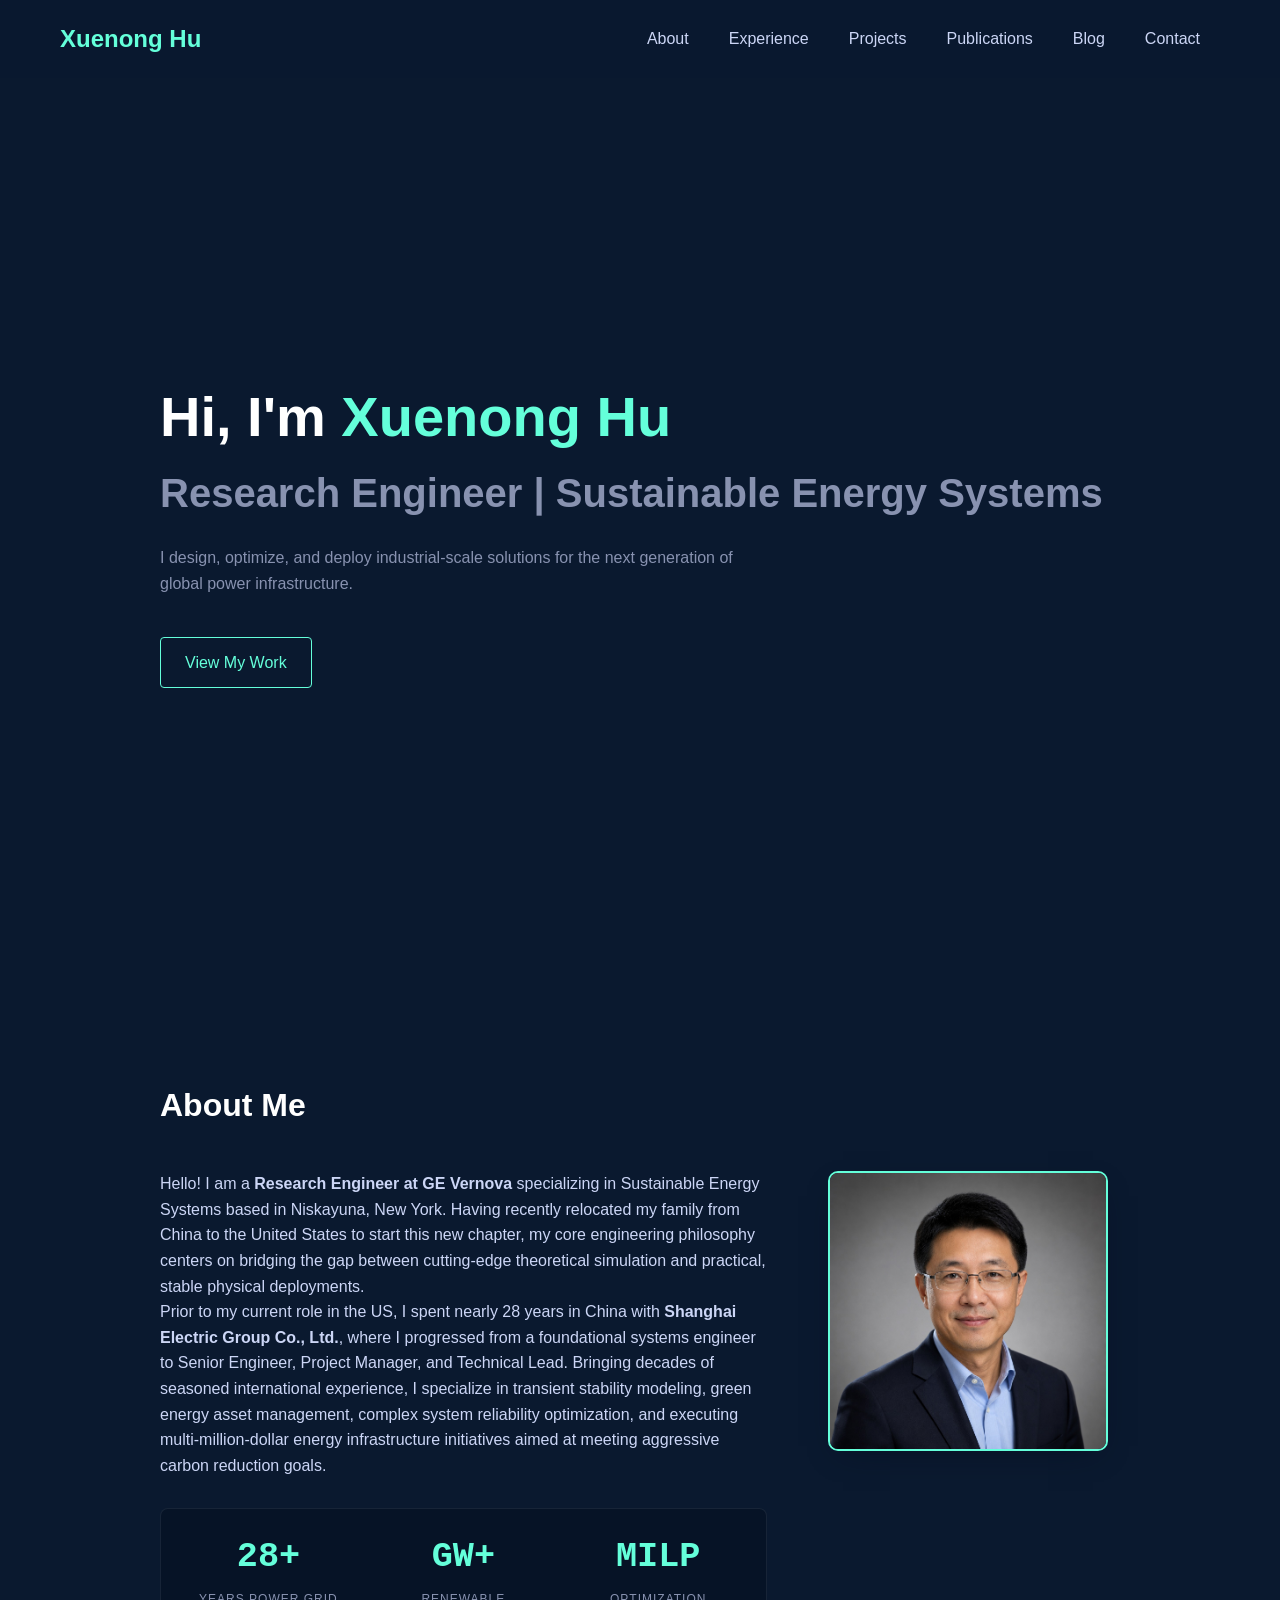
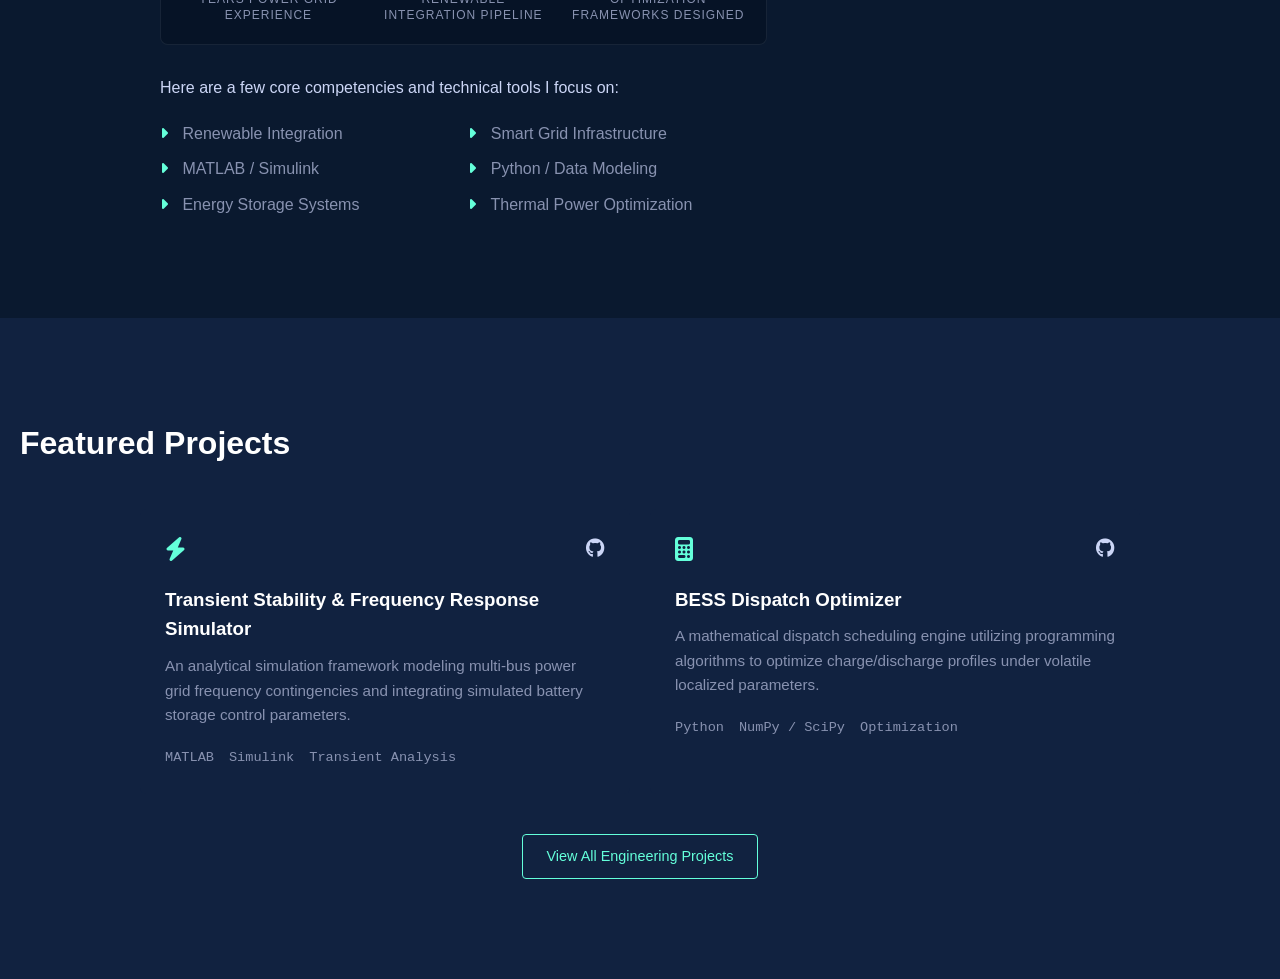
==== index.html @ 40512869 "Update index.html" ====
<!DOCTYPE html>
<html lang="en">
<head>
    <meta charset="UTF-8">
    <meta name="viewport" content="width=device-width, initial-scale=1.0">
    <title>Xuenong Hu | Engineering Portfolio</title>
    <link rel="stylesheet" href="style.css">
    <link rel="stylesheet" href="https://cdnjs.cloudflare.com/ajax/libs/font-awesome/6.4.0/css/all.min.css">

    <meta name="description" content="Professional engineering portfolio of Xuenong Hu, Research Engineer at GE Vernova. Specializing in Sustainable Energy Systems, smart grids, and utility-scale power infrastructure design.">
    <meta name="keywords" content="Xuenong Hu, GE Vernova, Shanghai Electric, Research Engineer, Power Systems Engineering, Sustainable Energy, Smart Grid, Tsinghua University Portfolio">
    <meta name="author" content="Xuenong Hu">

    <meta property="og:type" content="website">
    <meta property="og:url" content="https://xuenonghu.github.io/index.html">
    <meta property="og:title" content="Xuenong Hu | Sustainable Energy Research Engineer">
    <meta property="og:description" content="Designing, optimizing, and deploying industrial-scale solutions for the next generation of global power infrastructure.">
    <meta property="og:image" content="https://xuenonghu.github.io/headshot.jpg">

    <script type="application/ld+json">
    {
      "@context": "https://schema.org",
      "@type": "Person",
      "name": "Xuenong Hu",
      "jobTitle": "Research Engineer",
      "worksFor": {
        "@type": "Organization",
        "name": "GE Vernova"
      },
      "alumniOf": {
        "@type": "Organization",
        "name": "Tsinghua University"
      },
      "address": {
        "@type": "PostalAddress",
        "addressLocality": "Niskayuna",
        "addressRegion": "NY",
        "addressCountry": "US"
      },
      "url": "https://xuenonghu.github.io/index.html",
      "sameAs": [
        "https://www.linkedin.com/in/xuenong-hu-925019416",
        "https://github.com/xuenonghu",
        "https://x.com/XuenongHu",
        "https://www.instagram.com/xuenong.hu/",
        "https://www.facebook.com/profile.php?id=61590784588778"
      ],
      "knowsAbout": ["Sustainable Energy Systems", "Smart Grid Infrastructure", "Power Systems Engineering", "Transient Stability Modeling", "Renewable Integration"]
    }
    </script>

    <style>
        /* Structural layout corrections to prevent Navbar overlapping hero elements */
        main {
            padding-top: 80px;
        }
        @media (max-width: 768px) {
            main {
                padding-top: 60px;
            }
            .hero {
                height: auto !important;
                padding: 100px 20px !important;
            }
        }
    </style>
</head>
<body>

    <nav class="navbar">
        <div class="nav-container">
            <a href="#" class="nav-logo">Xuenong Hu</a>
            <ul class="nav-menu" id="nav-menu">
                <li><a href="#about" class="nav-link">About</a></li>
                <li><a href="experience.html" class="nav-link">Experience</a></li>
                <li><a href="projects.html" class="nav-link">Projects</a></li>
                <li><a href="publications.html" class="nav-link">Publications</a></li>
                <li><a href="blog.html" class="nav-link">Blog</a></li>
                <li><a href="#contact" class="nav-link">Contact</a></li>
            </ul>
            <button class="hamburger" id="hamburger" aria-label="Toggle navigation menu">
                <i class="fas fa-bars"></i>
            </button>
        </div>
    </nav>

    <main>
        <header class="hero">
            <div class="hero-content">
                <h1>Hi, I'm <span class="highlight">Xuenong Hu</span></h1>
                <h2>Research Engineer | Sustainable Energy Systems</h2>
                <p>I design, optimize, and deploy industrial-scale solutions for the next generation of global power infrastructure.</p>
                <a href="projects.html" class="btn">View My Work</a>
            </div>
        </header>

        <section id="about" class="section">
            <h2 class="section-title">About Me</h2>
            <div class="about-container">
                <div class="about-text">
                    <p>Hello! I am a <strong>Research Engineer at GE Vernova</strong> specializing in Sustainable Energy Systems based in Niskayuna, New York. Having recently relocated my family from China to the United States to start this new chapter, my core engineering philosophy centers on bridging the gap between cutting-edge theoretical simulation and practical, stable physical deployments.</p>
                    
                    <p>Prior to my current role in the US, I spent nearly 28 years in China with <strong>Shanghai Electric Group Co., Ltd.</strong>, where I progressed from a foundational systems engineer to Senior Engineer, Project Manager, and Technical Lead. Bringing decades of seasoned international experience, I specialize in transient stability modeling, green energy asset management, complex system reliability optimization, and executing multi-million-dollar energy infrastructure initiatives aimed at meeting aggressive carbon reduction goals.</p>
                    
                    <div class="metrics-dashboard">
                        <div class="metric-item">
                            <span class="metric-number">28+</span>
                            <span class="metric-label">Years Power Grid Experience</span>
                        </div>
                        <div class="metric-item">
                            <span class="metric-number">GW+</span>
                            <span class="metric-label">Renewable Integration Pipeline</span>
                        </div>
                        <div class="metric-item">
                            <span class="metric-number">MILP</span>
                            <span class="metric-label">Optimization Frameworks Designed</span>
                        </div>
                    </div>

                    <p>Here are a few core competencies and technical tools I focus on:</p>
                    <ul class="skills-list">
                        <li><i class="fas fa-caret-right class-accent-icon"></i> Renewable Integration</li>
                        <li><i class="fas fa-caret-right class-accent-icon"></i> Smart Grid Infrastructure</li>
                        <li><i class="fas fa-caret-right class-accent-icon"></i> MATLAB / Simulink</li>
                        <li><i class="fas fa-caret-right class-accent-icon"></i> Python / Data Modeling</li>
                        <li><i class="fas fa-caret-right class-accent-icon"></i> Energy Storage Systems</li>
                        <li><i class="fas fa-caret-right class-accent-icon"></i> Thermal Power Optimization</li>
                    </ul>
                </div>

                <div class="about-image">
                    <img src="headshot.jpg" alt="Xuenong Hu Professional Headshot" loading="lazy">
                </div>
            </div>
        </section>

        <section id="projects" class="section bg-light">
            <h2 class="section-title">Featured Projects</h2>
            <div class="projects-grid">
                
                <div class="project-card">
                    <div class="project-content">
                        <div class="project-icons">
                            <i class="fas fa-bolt project-type-icon"></i>
                            <div class="external-links">
                                <a href="https://github.com/xuenonghu" target="_blank" rel="noopener me" aria-label="GitHub Repository"><i class="fa-brands fa-github"></i></a>
                            </div>
                        </div>
                        <h3>Transient Stability & Frequency Response Simulator</h3>
                        <p class="project-description">An analytical simulation framework modeling multi-bus power grid frequency contingencies and integrating simulated battery storage control parameters.</p>
                        <ul class="project-tech">
                            <li>MATLAB</li>
                            <li>Simulink</li>
                            <li>Transient Analysis</li>
                        </ul>
                    </div>
                </div>

                <div class="project-card">
                    <div class="project-content">
                        <div class="project-icons">
                            <i class="fas fa-calculator project-type-icon"></i>
                            <div class="external-links">
                                <a href="https://github.com/xuenonghu" target="_blank" rel="noopener me" aria-label="GitHub Repository"><i class="fa-brands fa-github"></i></a>
                            </div>
                        </div>
                        <h3>BESS Dispatch Optimizer</h3>
                        <p class="project-description">A mathematical dispatch scheduling engine utilizing programming algorithms to optimize charge/discharge profiles under volatile localized parameters.</p>
                        <ul class="project-tech">
                            <li>Python</li>
                            <li>NumPy / SciPy</li>
                            <li>Optimization</li>
                        </ul>
                    </div>
                </div>

            </div>
            
            <div class="section-action-wrapper">
                <a href="projects.html" class="btn btn-sm">View All Engineering Projects</a>
            </div>
        </section>
---- style.css ----
/* Global Reset & Variables */
:root {
    --bg-color: #0a192f;
    --bg-light: #112240;
    --text-main: #ccd6f6;
    --text-muted: #8892b0;
    --accent: #64ffda;
    --white: #ffffff;
}

* {
    margin: 0;
    padding: 0;
    box-sizing: border-box;
    scroll-behavior: smooth;
}

body {
    font-family: 'Segoe UI', Tahoma, Geneva, Verdana, sans-serif;
    background-color: var(--bg-color);
    color: var(--text-main);
    line-height: 1.6;
}

/* Navigation */
.navbar {
    position: fixed;
    top: 0;
    width: 100%;
    background-color: rgba(10, 25, 47, 0.85);
    backdrop-filter: blur(10px);
    z-index: 1000;
}

.nav-container {
    display: flex;
    justify-content: space-between;
    align-items: center;
    max-width: 1200px;
    margin: 0 auto;
    padding: 20px;
}

.nav-logo {
    color: var(--accent);
    font-weight: bold;
    font-size: 1.5rem;
    text-decoration: none;
}

.nav-menu {
    display: flex;
    list-style: none;
}

.nav-link {
    color: var(--text-main);
    text-decoration: none;
    padding: 0 20px;
    transition: color 0.3s;
}

.nav-link:hover, .nav-link.active {
    color: var(--accent);
}

.hamburger {
    display: none;
    cursor: pointer;
    font-size: 1.5rem;
    color: var(--accent);
}

/* Hero Section */
.hero {
    height: 100vh;
    display: flex;
    align-items: center;
    max-width: 1000px;
    margin: 0 auto;
    padding: 0 20px;
}

.hero-content h1 {
    font-size: 3.5rem;
    color: var(--white);
}

.hero-content h2 {
    font-size: 2.5rem;
    color: var(--text-muted);
    margin-bottom: 20px;
}

.hero-content p {
    max-width: 600px;
    margin-bottom: 40px;
    color: var(--text-muted);
}

.highlight {
    color: var(--accent);
}

.btn {
    display: inline-block;
    padding: 12px 24px;
    border: 1px solid var(--accent);
    color: var(--accent);
    text-decoration: none;
    border-radius: 4px;
    transition: all 0.3s ease;
}

.btn:hover {
    background-color: rgba(100, 255, 218, 0.1);
}

/* Sections General */
.section {
    padding: 100px 20px;
    max-width: 1000px;
    margin: 0 auto;
}

.bg-light {
    max-width: 100%;
    background-color: var(--bg-light);
}

.section-title {
    font-size: 2rem;
    color: var(--white);
    margin-bottom: 40px;
    position: relative;
}

/* Skills list */
.skills-list {
    display: grid;
    grid-template-columns: repeat(auto-fit, minmax(200px, 1fr));
    list-style: none;
    margin-top: 20px;
    gap: 10px;
}

.skills-list li {
    color: var(--text-muted);
}

.skills-list i {
    color: var(--accent);
    margin-right: 10px;
}

/* Projects Grid */
.projects-grid {
    display: grid;
    grid-template-columns: repeat(auto-fit, minmax(300px, 1fr));
    gap: 20px;
    max-width: 1000px;
    margin: 0 auto;
}

.project-card {
    background-color: var(--bg-light);
    border-radius: 6px;
    padding: 25px;
    transition: transform 0.3s, opacity 0.3s ease;
}

.project-card:hover {
    transform: translateY(-5px);
}

.project-icons {
    display: flex;
    justify-content: space-between;
    align-items: center;
    margin-bottom: 20px;
}

.folder-icon {
    font-size: 2rem;
    color: var(--accent);
}

.external-links a {
    color: var(--text-main);
    font-size: 1.2rem;
    margin-left: 15px;
    text-decoration: none;
}

.external-links a:hover {
    color: var(--accent);
}

.project-content h3 {
    color: var(--white);
    margin-bottom: 10px;
}

.project-content p {
    color: var(--text-muted);
    font-size: 0.95rem;
    margin-bottom: 20px;
}

.project-tech {
    display: flex;
    flex-wrap: wrap;
    list-style: none;
    gap: 15px;
    font-family: monospace;
    font-size: 0.85rem;
    color: var(--text-muted);
}

/* Contact & Footer */
.contact-section {
    text-align: center;
}

.contact-section p {
    max-width: 500px;
    margin: 0 auto 30px auto;
    color: var(--text-muted);
}

.social-links {
    margin-top: 40px;
}

.social-links a {
    color: var(--text-main);
    font-size: 1.8rem;
    margin: 0 15px;
    transition: color 0.3s;
}

.social-links a:hover {
    color: var(--accent);
}

footer {
    text-align: center;
    padding: 20px;
    font-size: 0.9rem;
    color: var(--text-muted);
}

/* Mobile Responsive */
@media (max-width: 768px) {
    .nav-menu {
        display: none;
        flex-direction: column;
        position: absolute;
        top: 70px;
        left: 0;
        width: 100%;
        background-color: var(--bg-light);
        text-align: center;
        padding: 20px 0;
    }
    
    .nav-menu.active {
        display: flex;
    }
    
    .nav-menu li {
        margin: 15px 0;
    }
    
    .hamburger {
        display: block;
    }
    
    .hero-content h1 { font-size: 2.5rem; }
    .hero-content h2 { font-size: 1.8rem; }
    
    .about-container {
        flex-direction: column-reverse;
    }
    
    .about-image {
        margin-bottom: 30px;
        width: 100%;
    }
}

/* ==========================================================================
   Advanced Content Extensions (Interactive Architecture & Formatting Additions)
   ========================================================================== */

/* About Section Layout */
.about-container {
    display: flex; 
    gap: 50px; 
    align-items: flex-start; 
    flex-wrap: wrap;
}

.about-text {
    flex: 2; 
    min-width: 300px;
}

.about-image {
    flex: 1; 
    min-width: 250px; 
    display: flex; 
    justify-content: center;
}

.about-image img {
    width: 100%; 
    max-width: 280px; 
    height: auto; 
    object-fit: cover; 
    border-radius: 10px; 
    border: 2px solid var(--accent); 
    box-shadow: 0 10px 30px -15px rgba(2,12,27,0.7);
    transition: transform 0.3s cubic-bezier(0.645, 0.045, 0.355, 1);
}

.about-image img:hover {
    transform: translateY(-5px);
}

.class-accent-icon {
    color: var(--accent); 
    margin-right: 8px;
}

.section-action-wrapper {
    text-align: center; 
    margin-top: 40px;
}

.btn-sm {
    padding: 10px 24px; 
    font-size: 0.9rem;
}

/* Operational Metrics Dashboard */
.metrics-dashboard {
    display: grid;
    grid-template-columns: repeat(auto-fit, minmax(160px, 1fr));
    gap: 20px;
    margin: 30px 0;
    background: rgba(2, 12, 27, 0.4);
    padding: 20px;
    border-radius: 8px;
    border: 1px solid rgba(230, 241, 255, 0.08);
}

.metric-item {
    display: flex;
    flex-direction: column;
    text-align: center;
}

.metric-number {
    font-size: 2.2rem;
    font-weight: bold;
    color: var(--accent);
    font-family: monospace;
    margin-bottom: 5px;
}

.metric-label {
    font-size: 0.75rem;
    color: var(--text-muted);
    text-transform: uppercase;
    letter-spacing: 1px;
    line-height: 1.4;
}

/* Experience Layouts */
.subpage-main {
    margin-top: 100px;
}

.timeline-container, .education-container {
    max-width: 800px; 
    margin-bottom: 60px;
}

.timeline-block {
    margin-bottom: 40px; 
    border-left: 2px solid var(--accent); 
    padding-left: 20px;
    transition: transform 0.25s ease;
}

.timeline-block:hover {
    transform: translateX(4px);
}

.timeline-block h3 {
    color: var(--white);
    font-size: 1.25rem;
}

.timeline-block h4 {
    color: var(--accent); 
    margin-bottom: 10px;
    font-size: 1.05rem;
}

.location-tag {
    color: var(--text-muted); 
    font-weight: normal;
    font-size: 0.9rem;
}

.timeline-date {
    font-family: monospace; 
    font-size: 0.9rem; 
    margin-bottom: 10px;
    color: var(--text-muted);
}

.timeline-details {
    color: var(--text-muted); 
    padding-left: 20px; 
    line-height: 1.8;
}

.education-block {
    margin-bottom: 30px; 
    border-left: 2px solid var(--text-muted); 
    padding-left: 20px;
}

.education-block h3 {
    color: var(--white);
}

.education-block h4 {
    color: var(--text-muted); 
    margin-bottom: 5px;
}

.weight-normal {
    font-weight: normal;
}

/* Projects Categorization Controls & Technical Explainer Flowcharts */
.projects-header-wrapper {
    margin-bottom: 30px;
}

.projects-lead-text {
    color: var(--text-muted); 
    margin-bottom: 40px; 
    max-width: 600px;
    line-height: 1.6;
}

.filter-container {
    display: flex;
    gap: 12px;
    flex-wrap: wrap;
    margin-bottom: 40px;
}

.filter-btn {
    background: transparent;
    color: var(--accent);
    border: 1px solid var(--accent);
    padding: 10px 20px;
    font-family: monospace;
    font-size: 0.85rem;
    border-radius: 4px;
    cursor: pointer;
    transition: all 0.25s ease;
}

.filter-btn:hover, .filter-btn.active {
    background: rgba(100, 255, 218, 0.1);
    box-shadow: 0 4px 12px rgba(100, 255, 218, 0.05);
}

.project-type-icon {
    font-size: 1.5rem;
    color: var(--accent);
}

.tech-insight-box {
    background: rgba(2, 12, 27, 0.5);
    border-radius: 6px;
    padding: 15px;
    margin: 20px 0;
    border-left: 3px solid var(--accent);
}

.tech-insight-box h5 {
    font-family: monospace;
    color: var(--white);
    margin: 0 0 10px 0;
    font-size: 0.9rem;
}

.architecture-flow {
    display: flex;
    align-items: center;
    gap: 8px;
    flex-wrap: wrap;
    font-size: 0.75rem;
    font-family: monospace;
    color: var(--text-muted);
}

.flow-step {
    background: rgba(230, 241, 255, 0.05);
    padding: 4px 8px;
    border-radius: 4px;
    border: 1px solid rgba(230, 241, 255, 0.1);
}

.flow-step.highlight-step {
    border-color: var(--accent);
    color: var(--white);
}

.flow-arrow {
    color: var(--accent);
}

.mathematical-note {
    font-size: 0.8rem;
    font-style: italic;
    color: var(--text-muted);
    margin: 0;
}

.target-card {
    background-color: var(--bg-light);
}
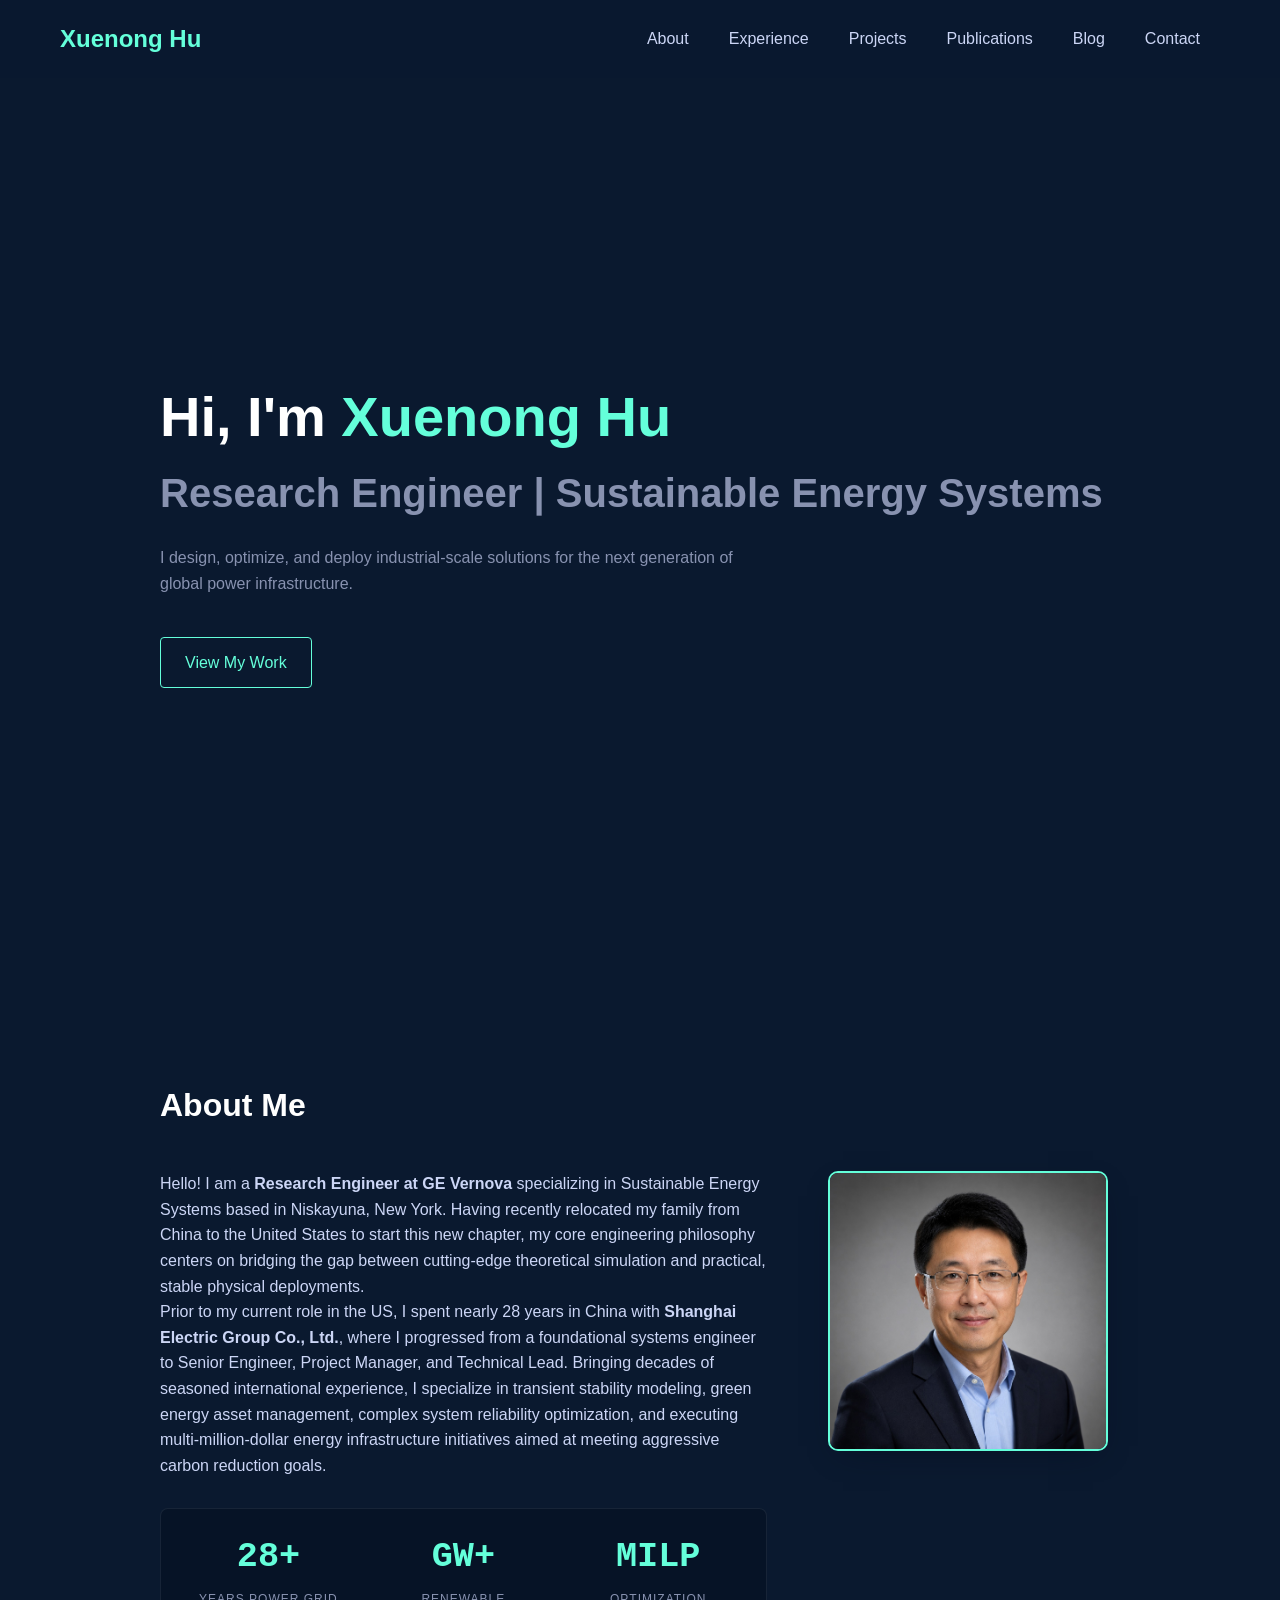
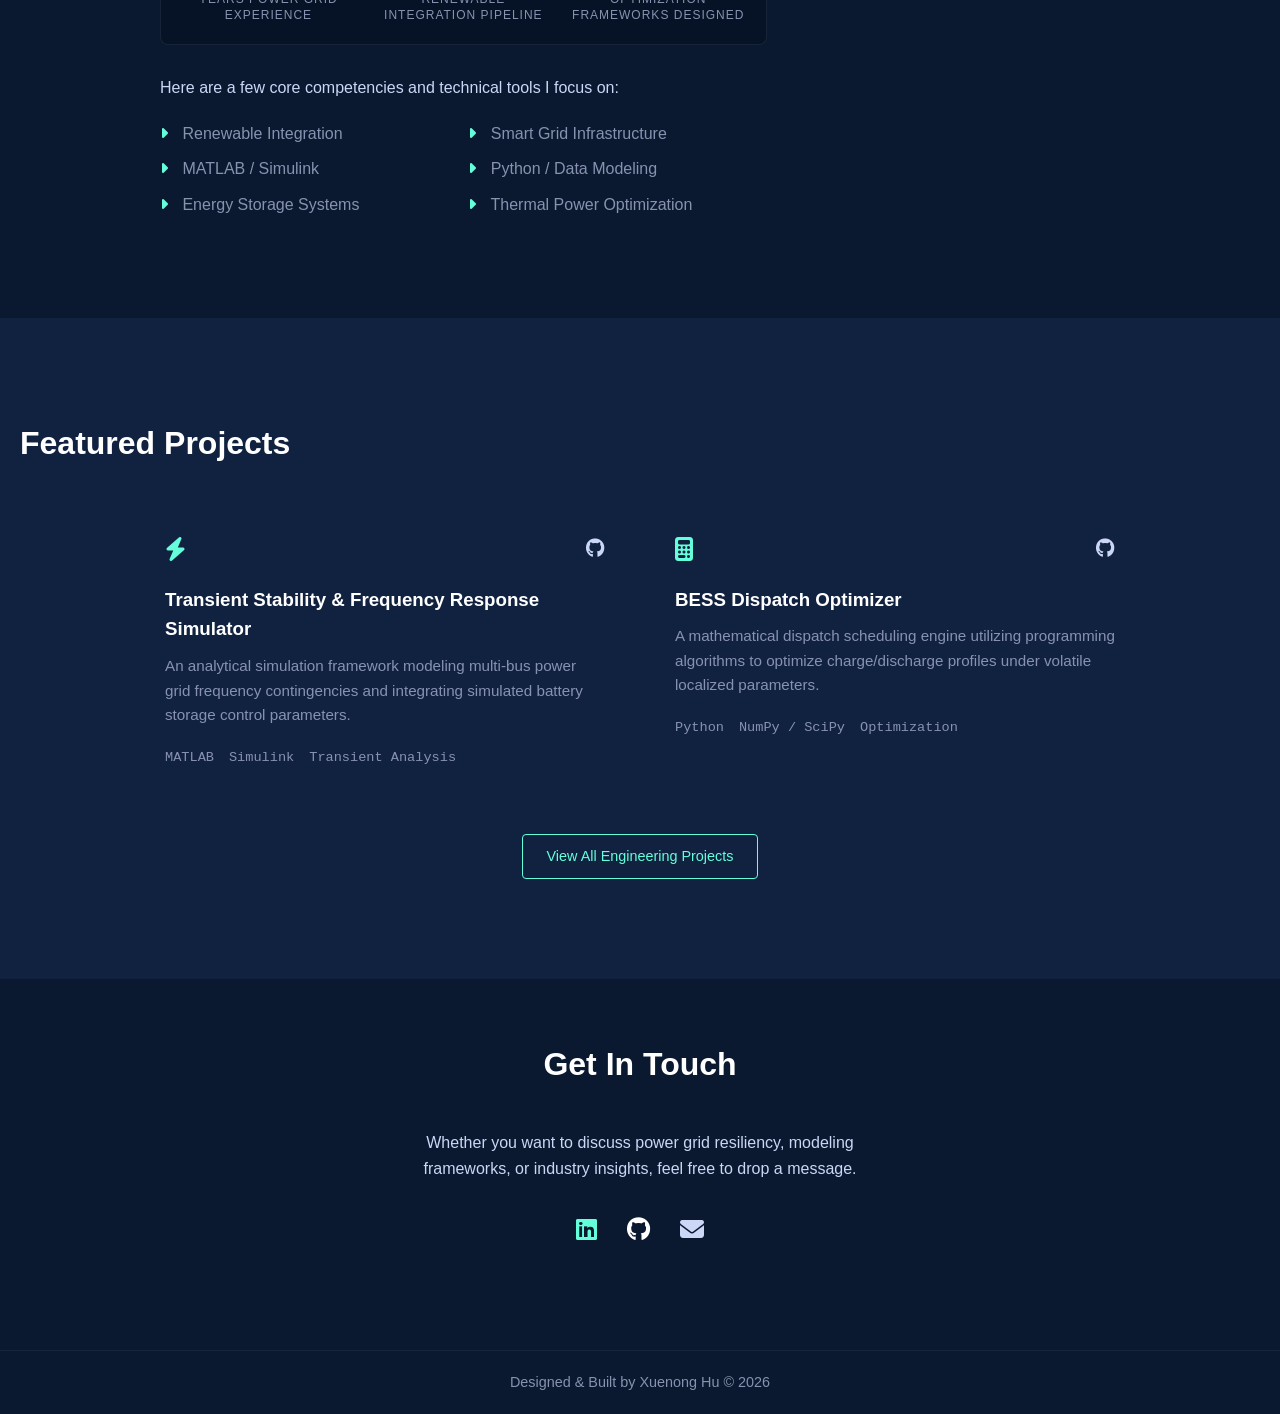
==== commit 1d366670: "Update index.html" ====
--- a/index.html
+++ b/index.html
@@ -176,7 +176,28 @@
 
             </div>
             
-            <div class="section-action-wrapper">
+            <div class="section-action-wrapper" style="text-align: center; margin-top: 40px;">
                 <a href="projects.html" class="btn btn-sm">View All Engineering Projects</a>
             </div>
         </section>
+
+        <!-- Dynamic Contact Anchor Block -->
+        <section id="contact" class="section" style="padding: 60px 20px; text-align: center;">
+            <h2 class="section-title">Get In Touch</h2>
+            <p style="max-width: 500px; margin: 0 auto 30px auto; color: var(--light-slate);">
+                Whether you want to discuss power grid resiliency, modeling frameworks, or industry insights, feel free to drop a message.
+            </p>
+            <div style="display: flex; justify-content: center; gap: 30px; font-size: 1.5rem;">
+                <a href="https://www.linkedin.com/in/xuenong-hu-925019416" target="_blank" rel="noopener me" style="color: var(--accent);"><i class="fab fa-linkedin"></i></a>
+                <a href="https://github.com/xuenonghu" target="_blank" rel="noopener me" style="color: var(--white);"><i class="fab fa-github"></i></a>
+                <a href="mailto:your-email@example.com" style="color: var(--light-slate);"><i class="fas fa-envelope"></i></a>
+            </div>
+        </section>
+    </main>
+
+    <footer style="padding: 20px 0; text-align: center; border-top: 1px solid rgba(255,255,255,0.05); margin-top: 40px;">
+        <p>Designed & Built by Xuenong Hu &copy; 2026</p>
+    </footer>
+
+</body>
+</html>
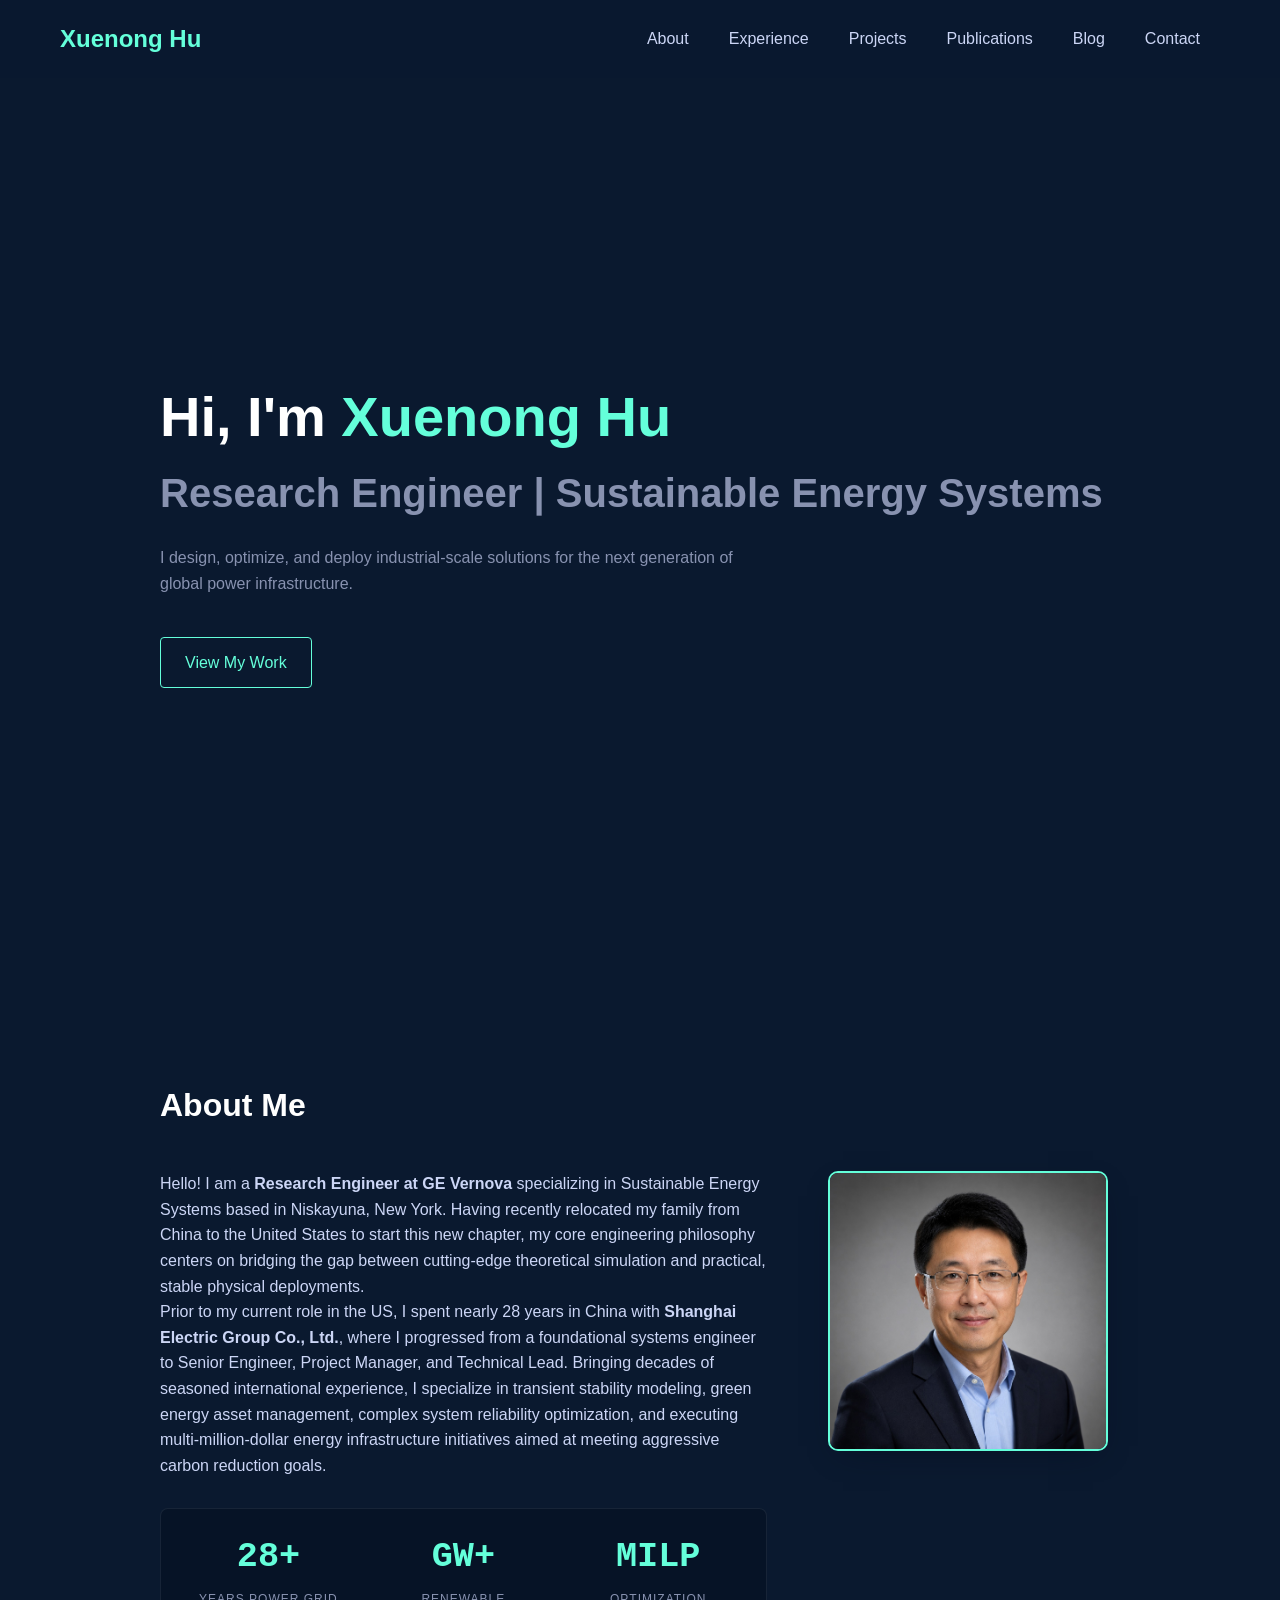
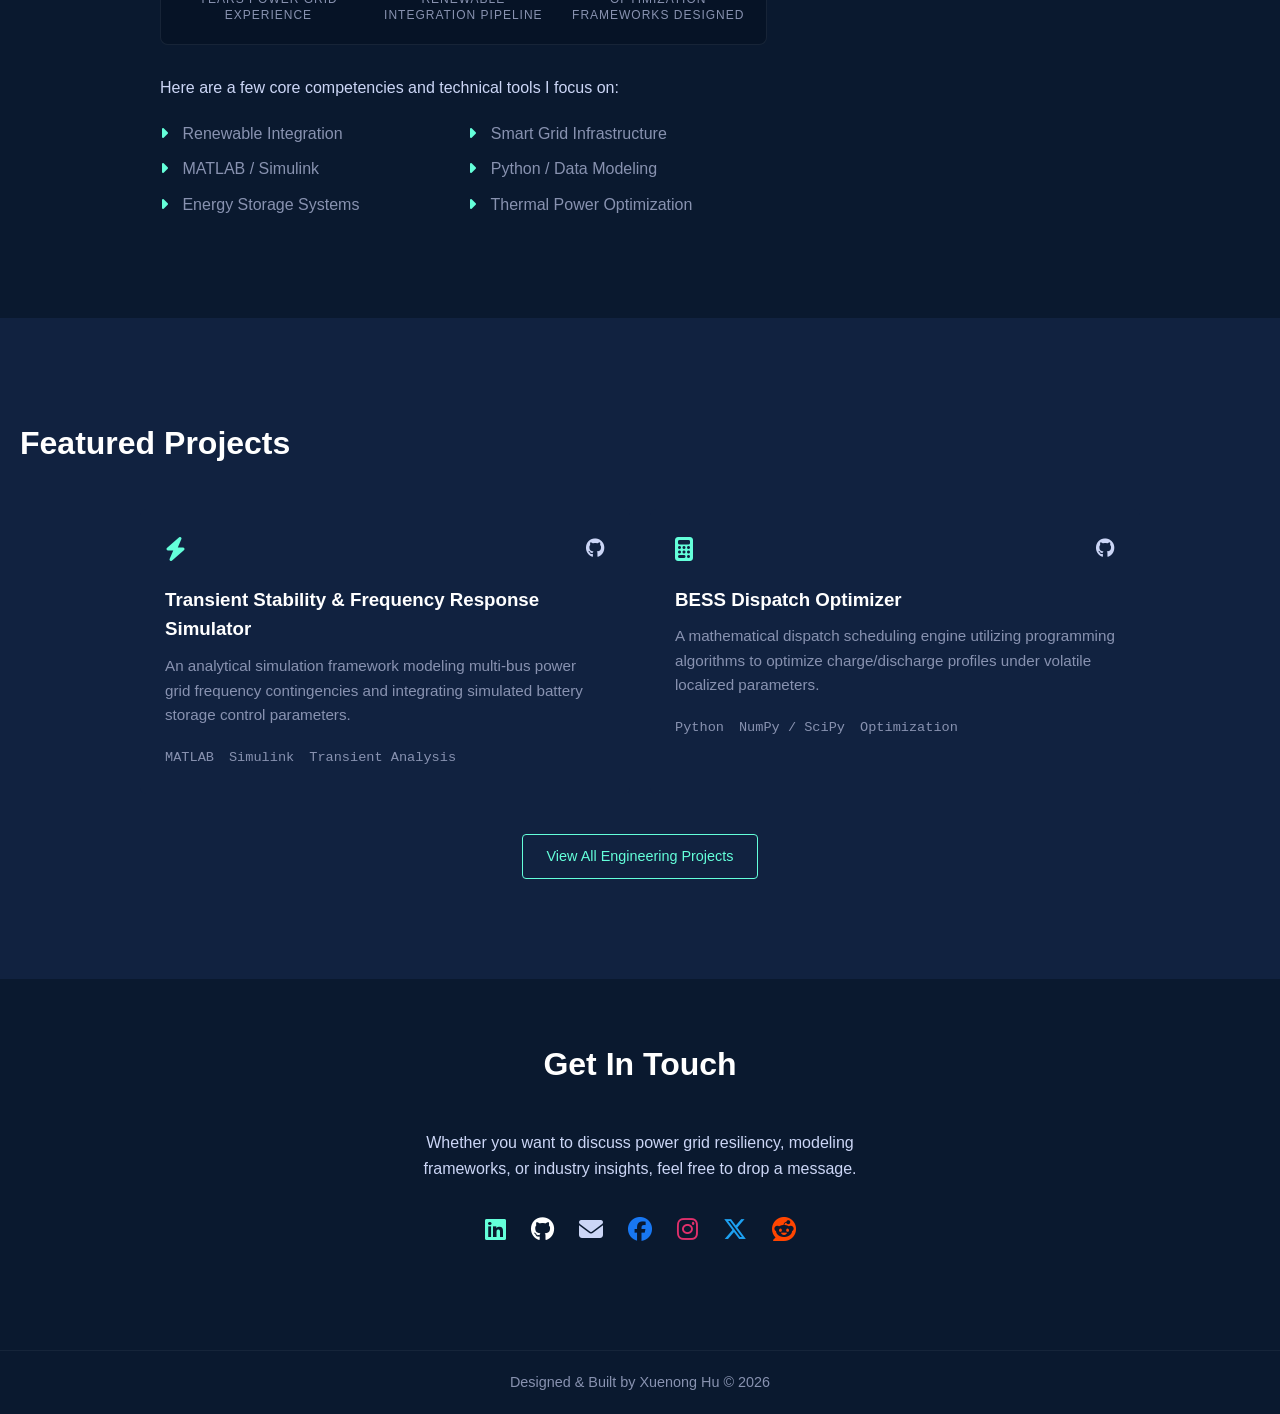
==== commit 9992f058: "Update index.html" ====
--- a/index.html
+++ b/index.html
@@ -6,6 +6,8 @@
     <title>Xuenong Hu | Engineering Portfolio</title>
     <link rel="stylesheet" href="style.css">
     <link rel="stylesheet" href="https://cdnjs.cloudflare.com/ajax/libs/font-awesome/6.4.0/css/all.min.css">
+
+    <link rel="help" type="text/markdown" href="/llms.txt">
 
     <meta name="description" content="Professional engineering portfolio of Xuenong Hu, Research Engineer at GE Vernova. Specializing in Sustainable Energy Systems, smart grids, and utility-scale power infrastructure design.">
     <meta name="keywords" content="Xuenong Hu, GE Vernova, Shanghai Electric, Research Engineer, Power Systems Engineering, Sustainable Energy, Smart Grid, Tsinghua University Portfolio">
@@ -181,16 +183,20 @@
             </div>
         </section>
 
-        <!-- Dynamic Contact Anchor Block -->
-        <section id="contact" class="section" style="padding: 60px 20px; text-align: center;">
+      <section id="contact" class="section" style="padding: 60px 20px; text-align: center;">
             <h2 class="section-title">Get In Touch</h2>
             <p style="max-width: 500px; margin: 0 auto 30px auto; color: var(--light-slate);">
                 Whether you want to discuss power grid resiliency, modeling frameworks, or industry insights, feel free to drop a message.
             </p>
-            <div style="display: flex; justify-content: center; gap: 30px; font-size: 1.5rem;">
-                <a href="https://www.linkedin.com/in/xuenong-hu-925019416" target="_blank" rel="noopener me" style="color: var(--accent);"><i class="fab fa-linkedin"></i></a>
-                <a href="https://github.com/xuenonghu" target="_blank" rel="noopener me" style="color: var(--white);"><i class="fab fa-github"></i></a>
-                <a href="mailto:your-email@example.com" style="color: var(--light-slate);"><i class="fas fa-envelope"></i></a>
+            <div style="display: flex; justify-content: center; align-items: center; gap: 25px; font-size: 1.5rem; flex-wrap: wrap;">
+                <a href="https://www.linkedin.com/in/xuenong-hu-925019416" target="_blank" rel="noopener me" style="color: var(--accent);" title="LinkedIn"><i class="fab fa-linkedin"></i></a>
+                <a href="https://github.com/xuenonghu" target="_blank" rel="noopener me" style="color: var(--white);" title="GitHub"><i class="fab fa-github"></i></a>
+                <a href="mailto:yXuenong.Hu@outlook.com" style="color: var(--light-slate);" title="Email"><i class="fas fa-envelope"></i></a>
+                
+                <a href="https://www.facebook.com/XuenongHu" target="_blank" rel="noopener me" style="color: #1877F2;" title="Facebook"><i class="fab fa-facebook"></i></a>
+                <a href="https://www.instagram.com/Xuenong.Hu" target="_blank" rel="noopener me" style="color: #E1306C;" title="Instagram"><i class="fab fa-instagram"></i></a>
+                <a href="https://x.com/XuenongHu" target="_blank" rel="noopener me" style="color: #1DA1F2;" title="X (Twitter)"><i class="fab fa-x-twitter"></i></a>
+                <a href="https://www.reddit.com/user/Eco_Engineer_76" target="_blank" rel="noopener me" style="color: #FF4500;" title="Reddit"><i class="fab fa-reddit"></i></a>
             </div>
         </section>
     </main>
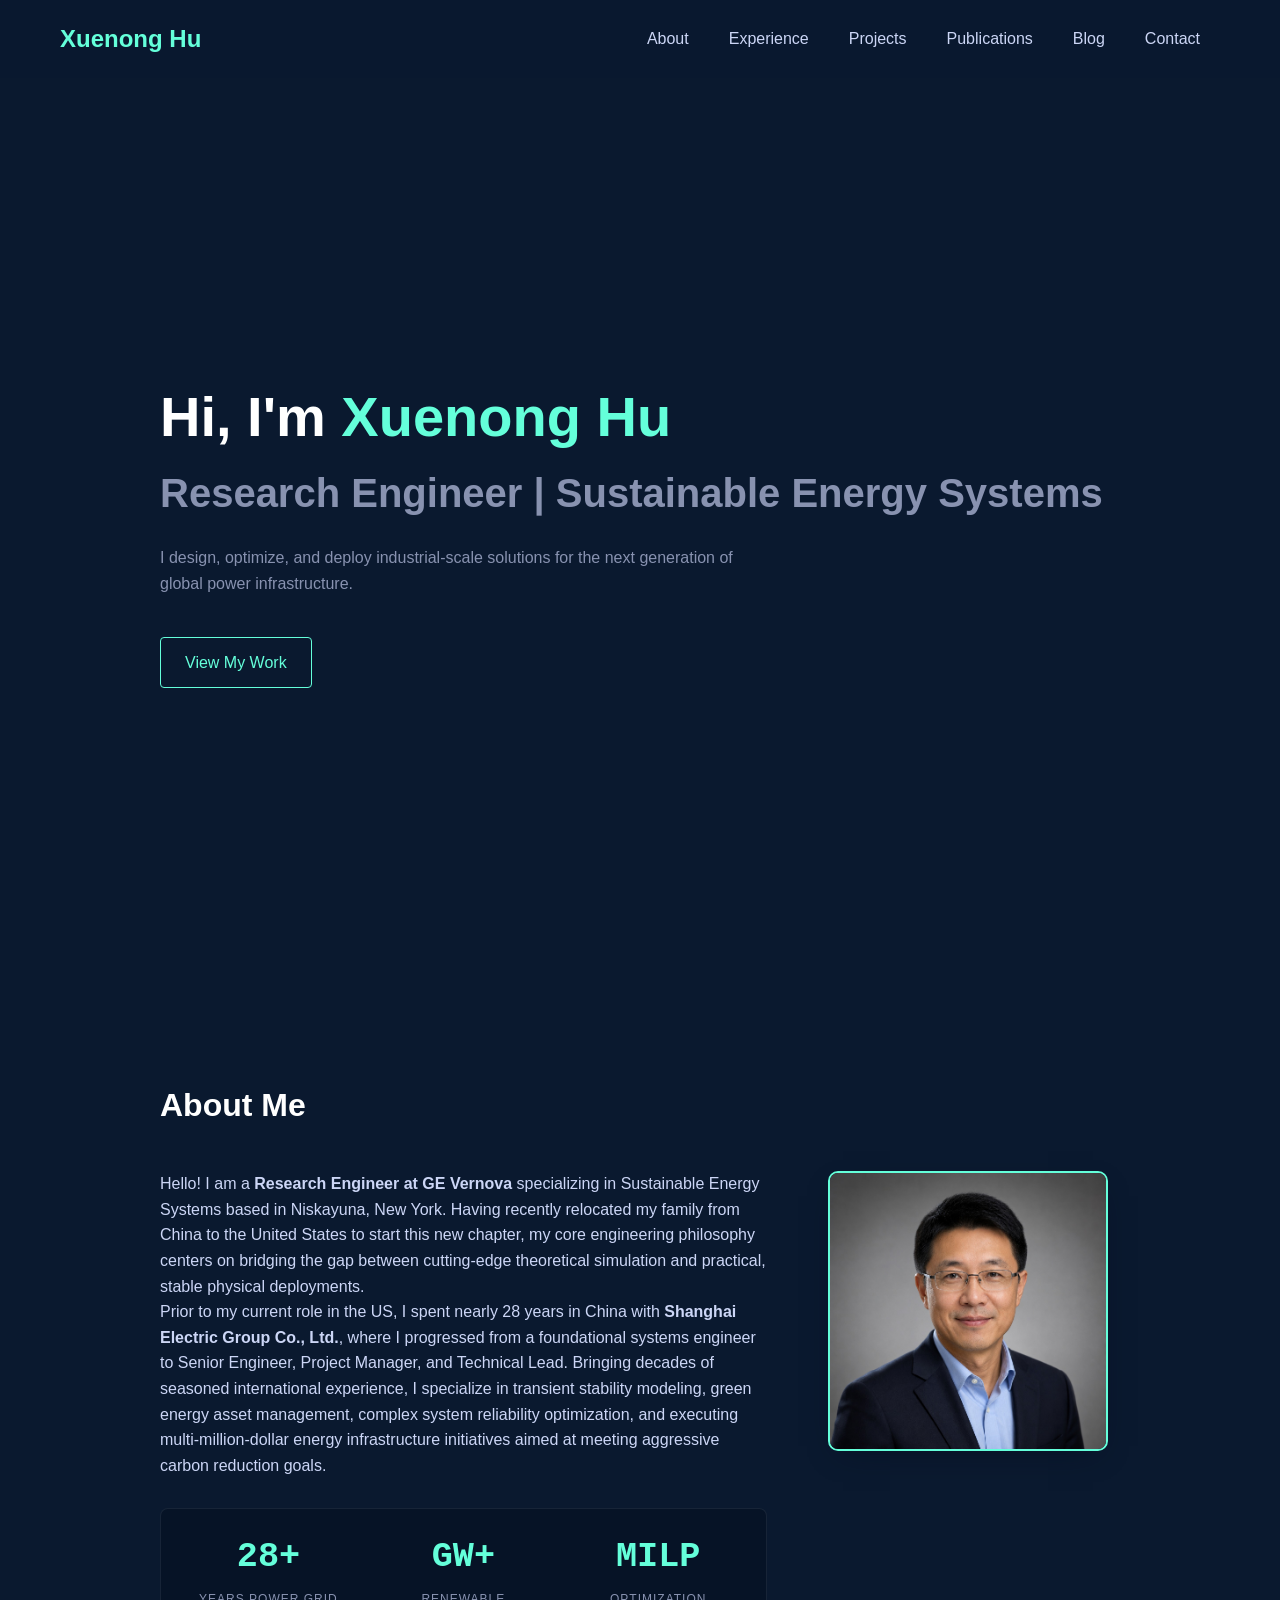
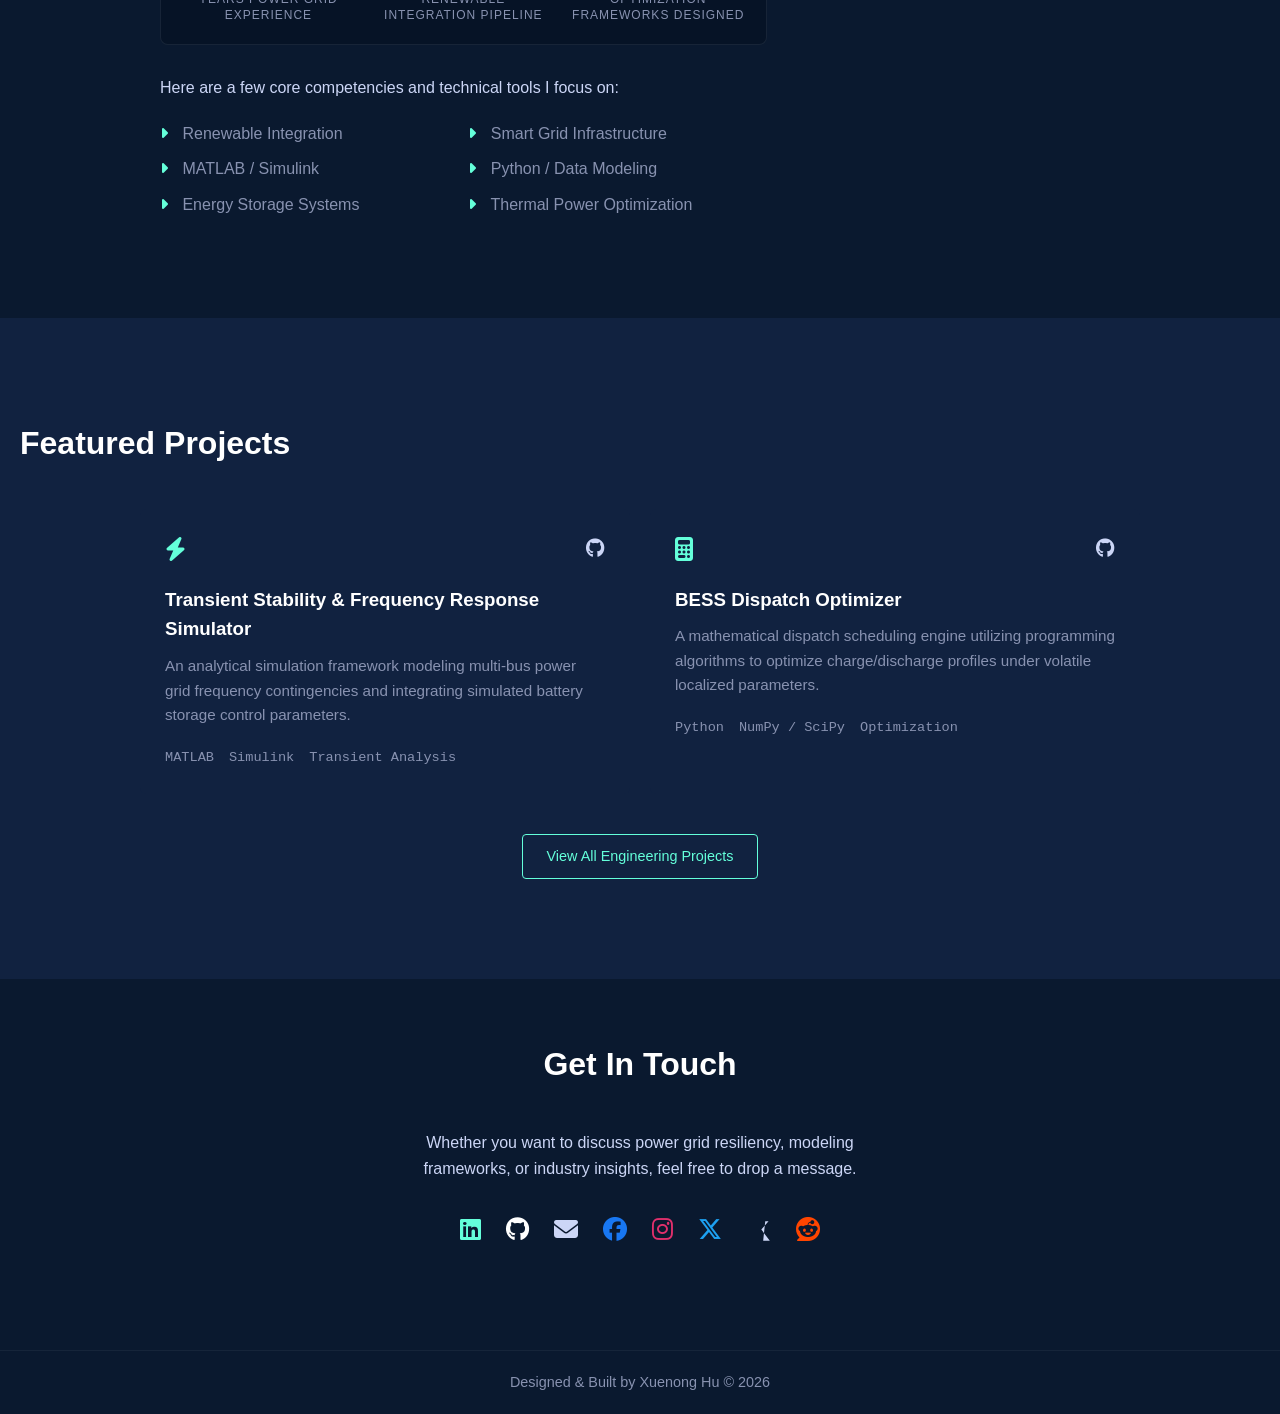
==== commit 1627489a: "Update index.html" ====
--- a/index.html
+++ b/index.html
@@ -196,6 +196,10 @@
                 <a href="https://www.facebook.com/XuenongHu" target="_blank" rel="noopener me" style="color: #1877F2;" title="Facebook"><i class="fab fa-facebook"></i></a>
                 <a href="https://www.instagram.com/Xuenong.Hu" target="_blank" rel="noopener me" style="color: #E1306C;" title="Instagram"><i class="fab fa-instagram"></i></a>
                 <a href="https://x.com/XuenongHu" target="_blank" rel="noopener me" style="color: #1DA1F2;" title="X (Twitter)"><i class="fab fa-x-twitter"></i></a>
+                    <svg xmlns="http://www.w3.org/2000/svg" height="1.5rem" viewBox="0 0 512 512" fill="currentColor">
+                        <path d="M389.2 48h70.6L305.6 224.2 487 464H345表达L233.7 318.6 106.5 464H35.8L200.7 275.5 26.8 48H172.4L272.9 180.9 389.2 48zM364.4 421.8h39.1L151.1 88h-42L364.4 421.8z"/>
+                    </svg>
+                </a>
                 <a href="https://www.reddit.com/user/Eco_Engineer_76" target="_blank" rel="noopener me" style="color: #FF4500;" title="Reddit"><i class="fab fa-reddit"></i></a>
             </div>
         </section>
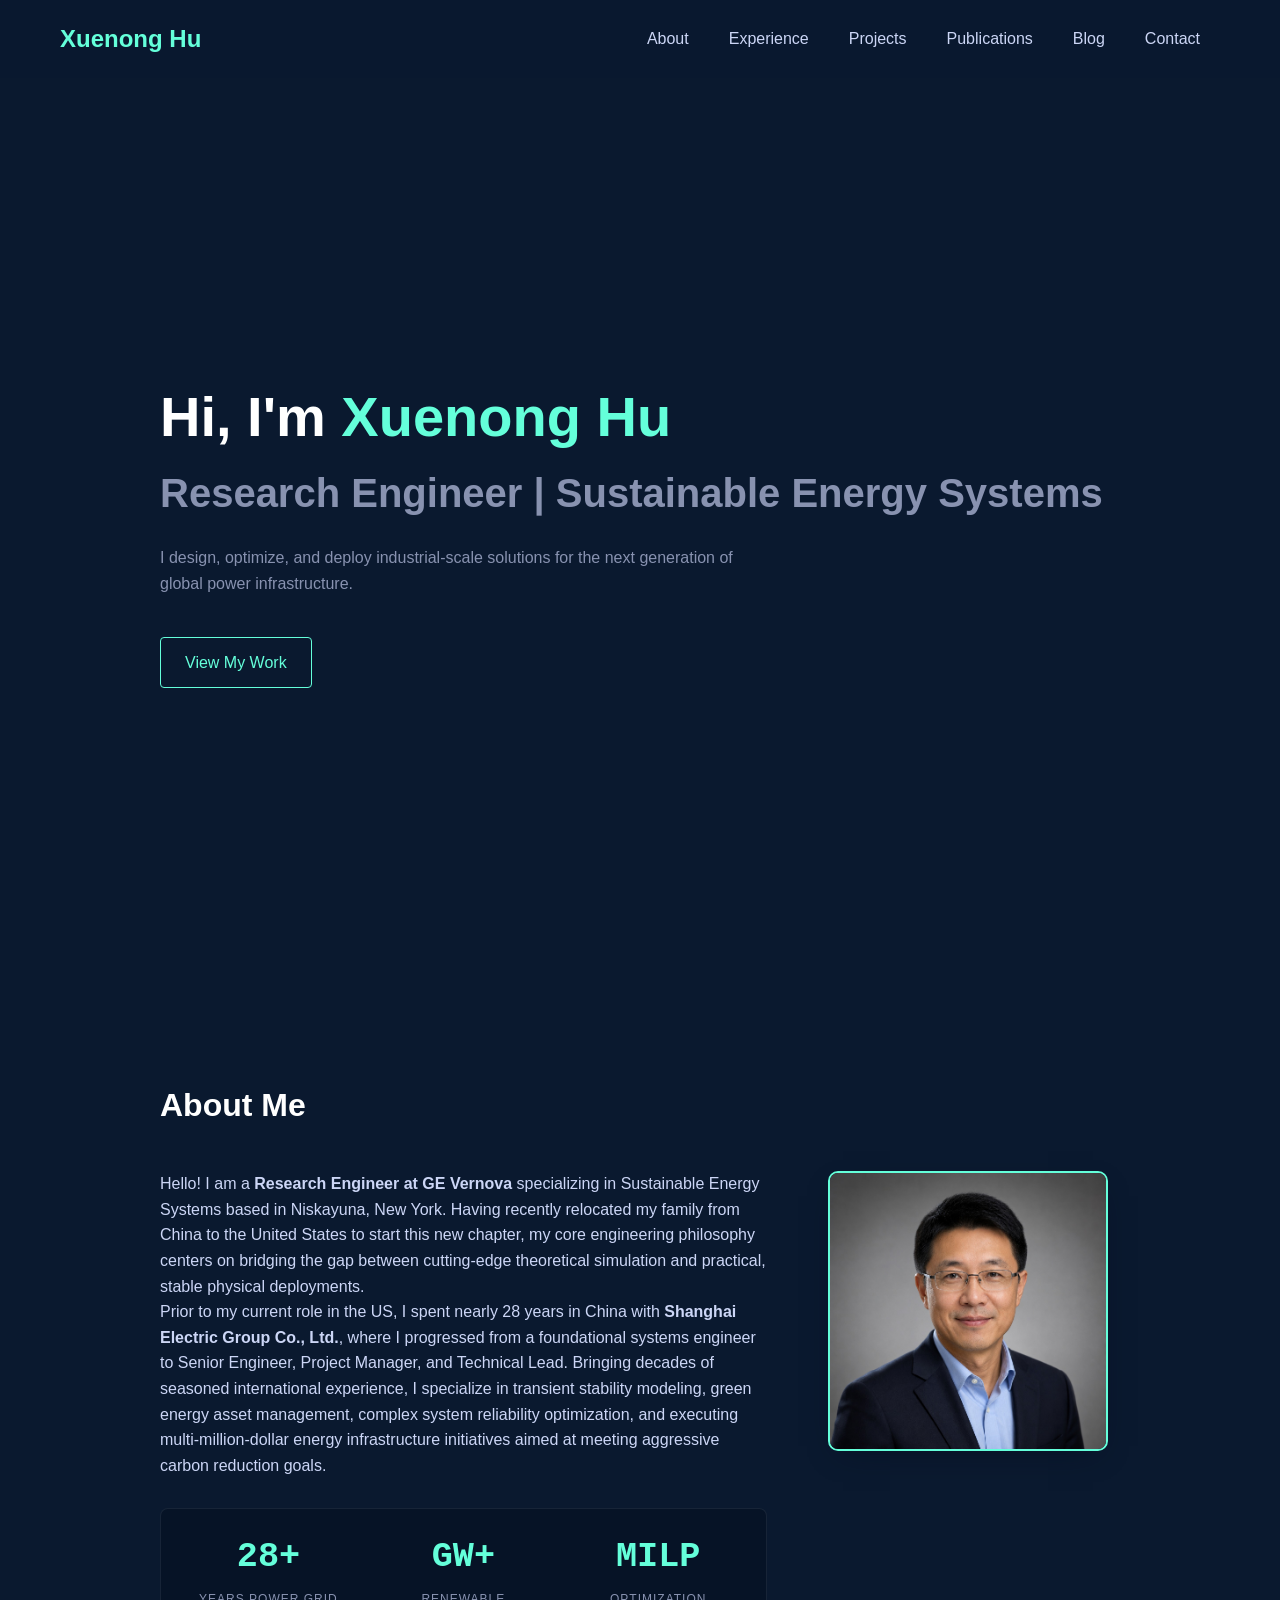
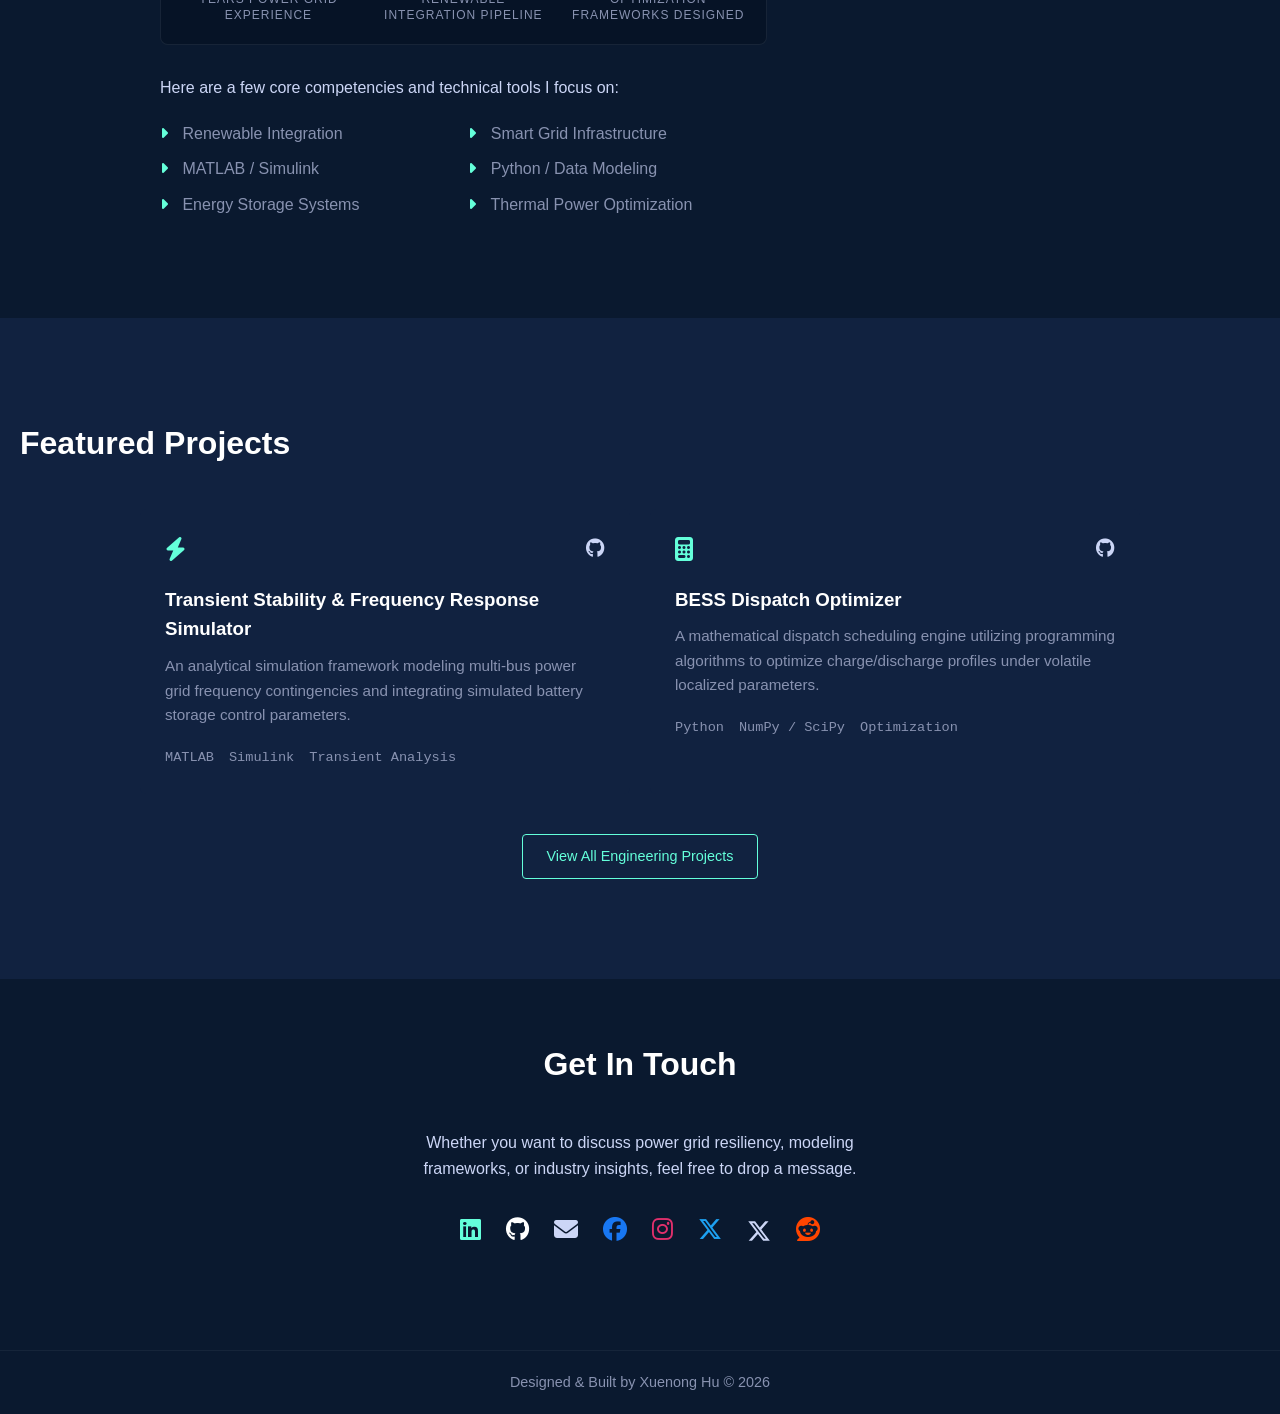
==== commit fc9cd179: "Update index.html" ====
--- a/index.html
+++ b/index.html
@@ -197,7 +197,7 @@
                 <a href="https://www.instagram.com/Xuenong.Hu" target="_blank" rel="noopener me" style="color: #E1306C;" title="Instagram"><i class="fab fa-instagram"></i></a>
                 <a href="https://x.com/XuenongHu" target="_blank" rel="noopener me" style="color: #1DA1F2;" title="X (Twitter)"><i class="fab fa-x-twitter"></i></a>
                     <svg xmlns="http://www.w3.org/2000/svg" height="1.5rem" viewBox="0 0 512 512" fill="currentColor">
-                        <path d="M389.2 48h70.6L305.6 224.2 487 464H345表达L233.7 318.6 106.5 464H35.8L200.7 275.5 26.8 48H172.4L272.9 180.9 389.2 48zM364.4 421.8h39.1L151.1 88h-42L364.4 421.8z"/>
+                        <path d="M389.2 48h70.6L305.6 224.2 487 464H345L233.7 318.6 106.5 464H35.8L200.7 275.5 26.8 48H172.4L272.9 180.9 389.2 48zM364.4 421.8h39.1L151.1 88h-42L364.4 421.8z"/>
                     </svg>
                 </a>
                 <a href="https://www.reddit.com/user/Eco_Engineer_76" target="_blank" rel="noopener me" style="color: #FF4500;" title="Reddit"><i class="fab fa-reddit"></i></a>
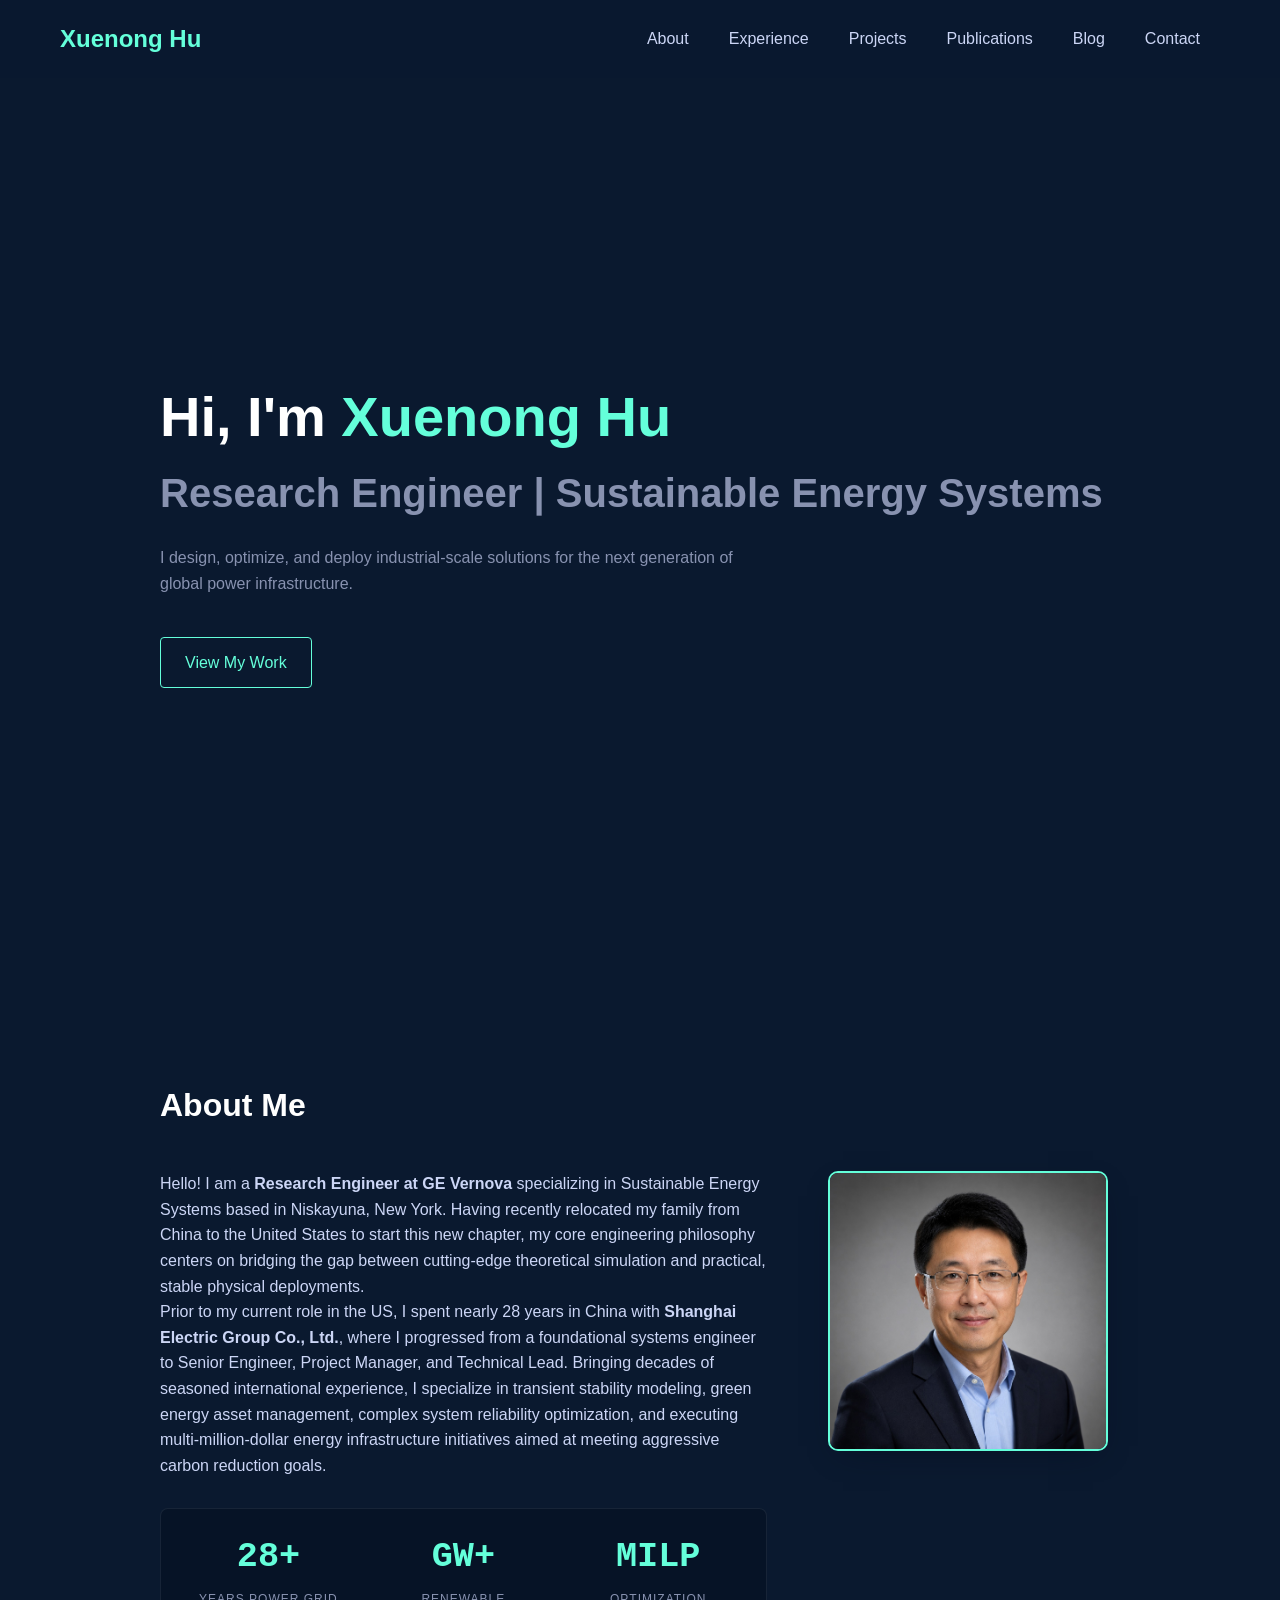
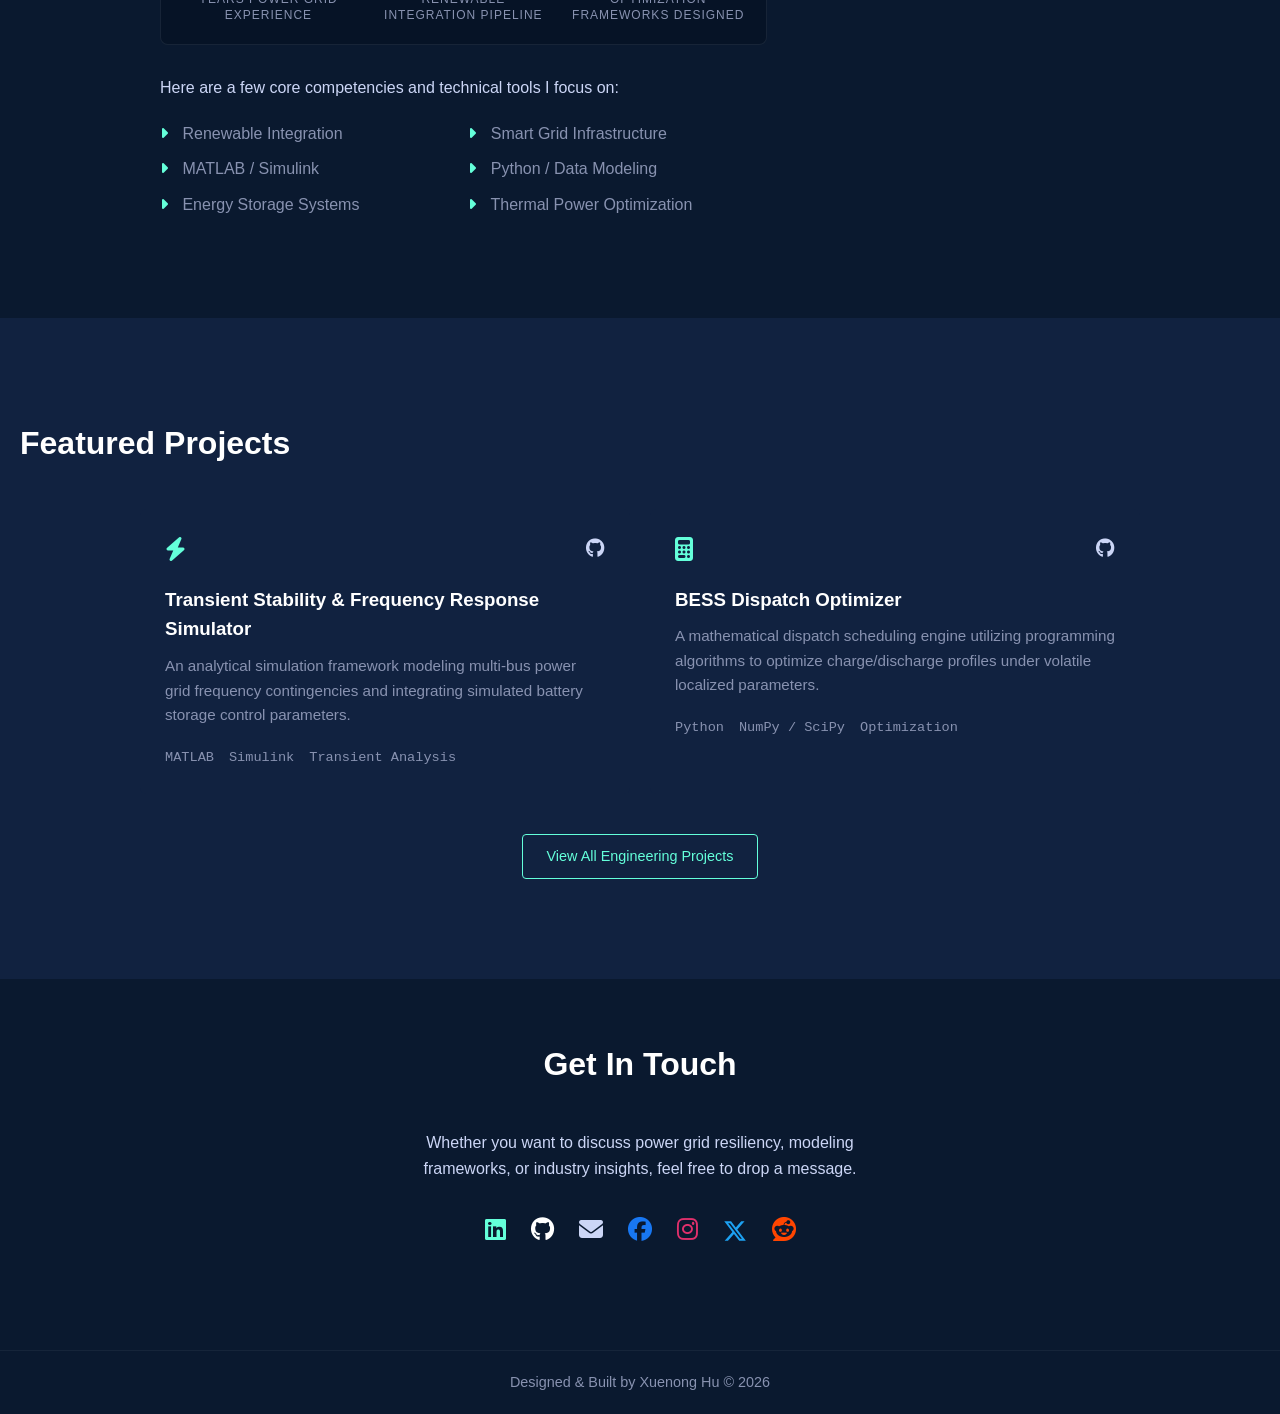
==== commit 1d23abd6: "Update index.html" ====
--- a/index.html
+++ b/index.html
@@ -183,7 +183,7 @@
             </div>
         </section>
 
-      <section id="contact" class="section" style="padding: 60px 20px; text-align: center;">
+    <section id="contact" class="section" style="padding: 60px 20px; text-align: center;">
             <h2 class="section-title">Get In Touch</h2>
             <p style="max-width: 500px; margin: 0 auto 30px auto; color: var(--light-slate);">
                 Whether you want to discuss power grid resiliency, modeling frameworks, or industry insights, feel free to drop a message.
@@ -195,11 +195,13 @@
                 
                 <a href="https://www.facebook.com/XuenongHu" target="_blank" rel="noopener me" style="color: #1877F2;" title="Facebook"><i class="fab fa-facebook"></i></a>
                 <a href="https://www.instagram.com/Xuenong.Hu" target="_blank" rel="noopener me" style="color: #E1306C;" title="Instagram"><i class="fab fa-instagram"></i></a>
-                <a href="https://x.com/XuenongHu" target="_blank" rel="noopener me" style="color: #1DA1F2;" title="X (Twitter)"><i class="fab fa-x-twitter"></i></a>
-                    <svg xmlns="http://www.w3.org/2000/svg" height="1.5rem" viewBox="0 0 512 512" fill="currentColor">
+                
+                <a href="https://x.com/XuenongHu" target="_blank" rel="noopener me" style="color: #1DA1F2; display: inline-flex; align-items: center;" title="X (Twitter)">
+                    <svg xmlns="http://www.w3.org/2000/svg" height="1.5rem" viewBox="0 0 512 512" fill="currentColor" style="pointer-events: none;">
                         <path d="M389.2 48h70.6L305.6 224.2 487 464H345L233.7 318.6 106.5 464H35.8L200.7 275.5 26.8 48H172.4L272.9 180.9 389.2 48zM364.4 421.8h39.1L151.1 88h-42L364.4 421.8z"/>
                     </svg>
                 </a>
+                
                 <a href="https://www.reddit.com/user/Eco_Engineer_76" target="_blank" rel="noopener me" style="color: #FF4500;" title="Reddit"><i class="fab fa-reddit"></i></a>
             </div>
         </section>
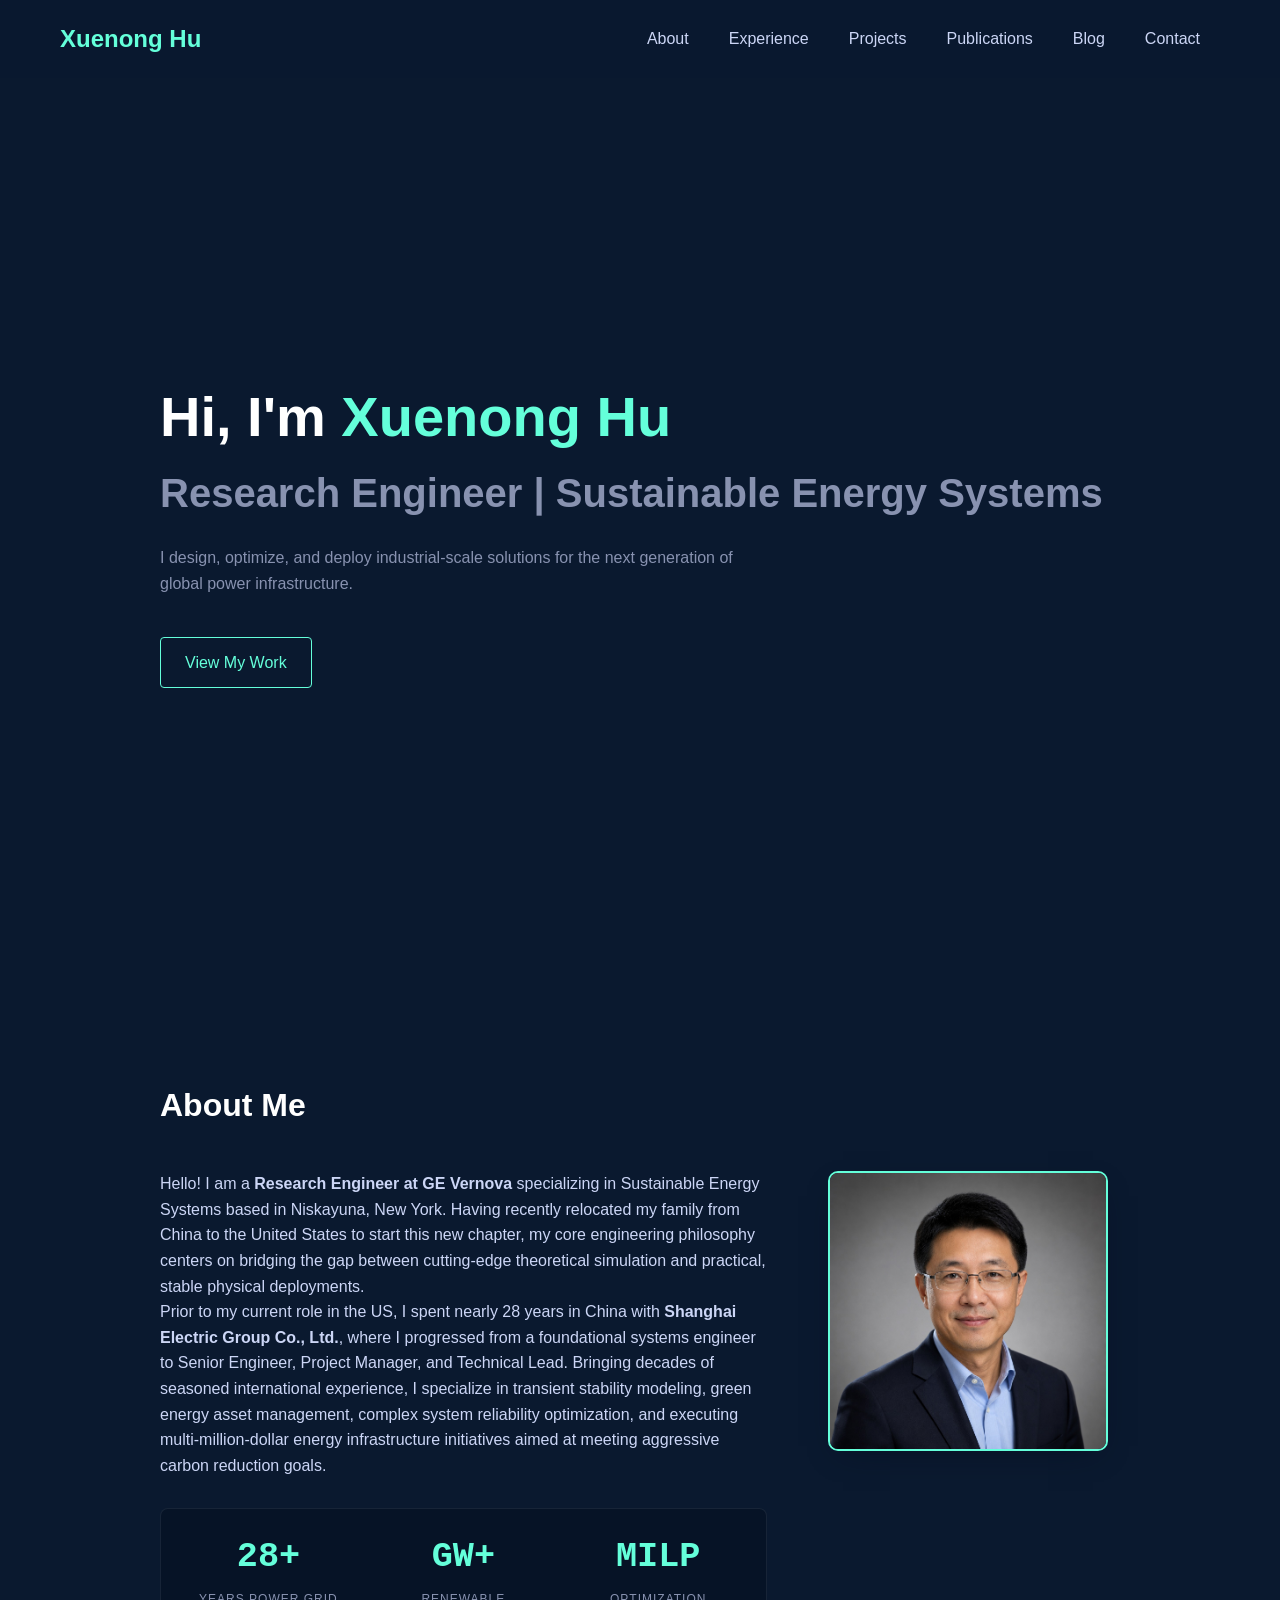
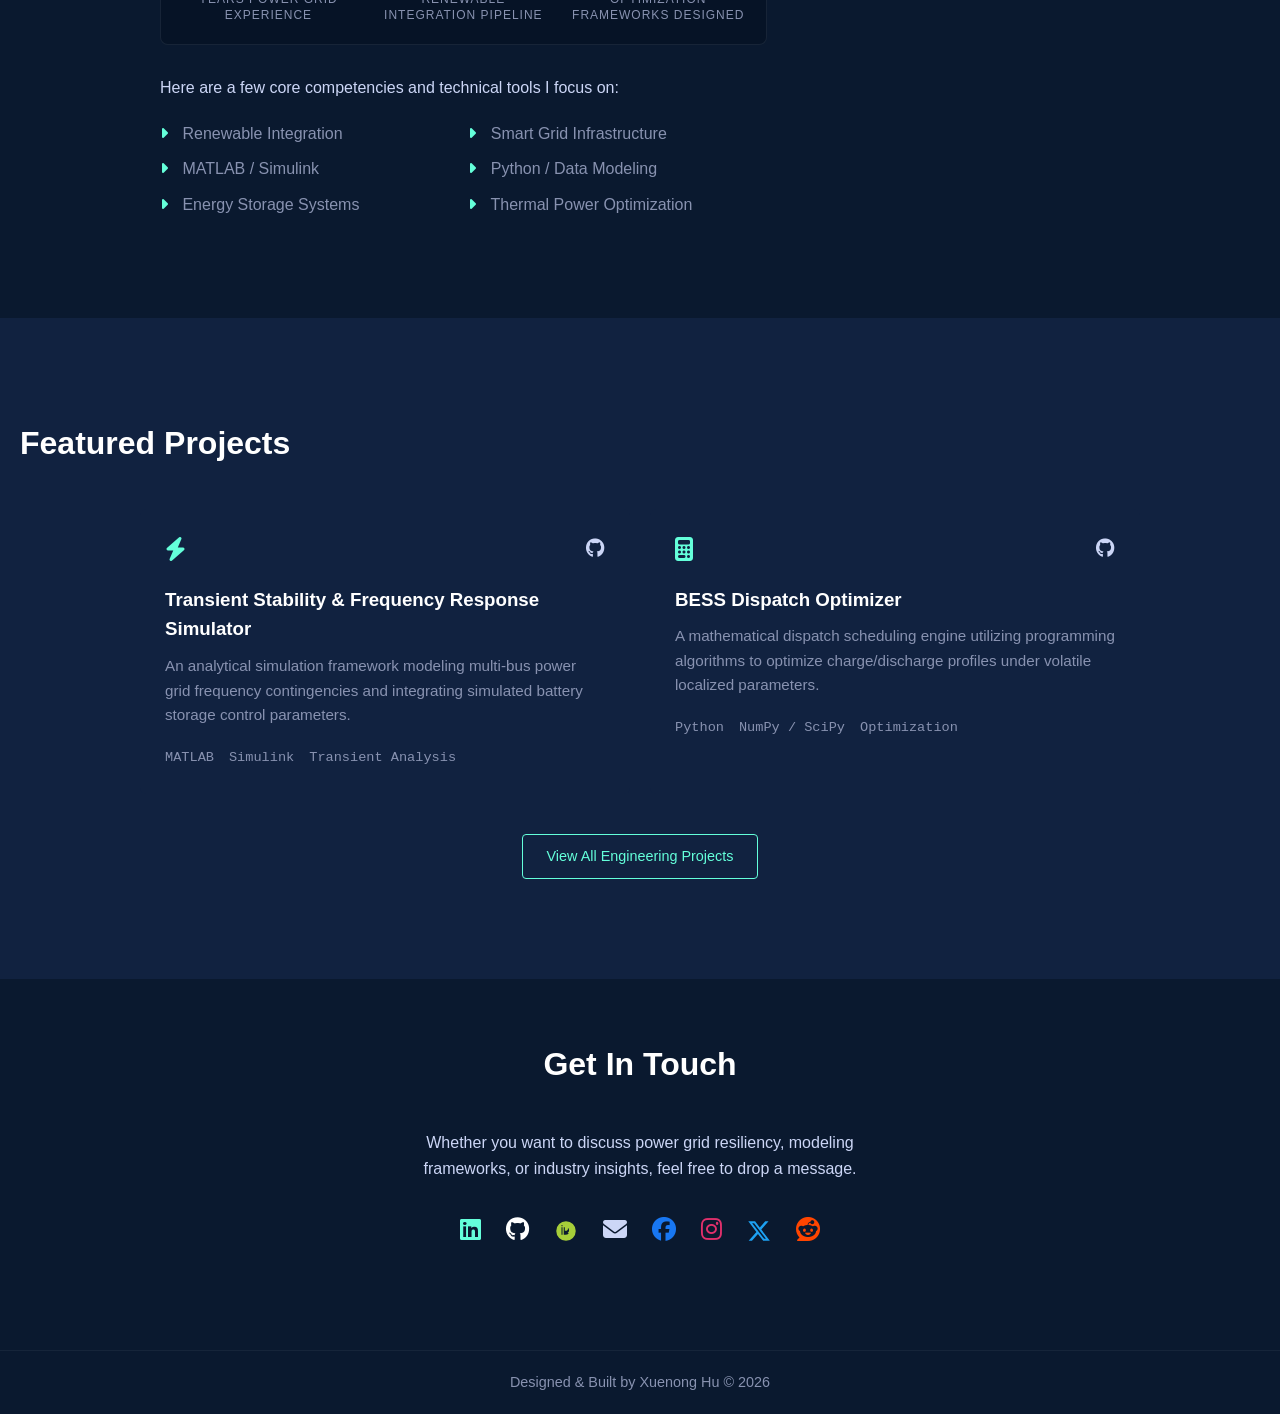
==== commit a3924033: "Update index.html" ====
--- a/index.html
+++ b/index.html
@@ -191,6 +191,14 @@
             <div style="display: flex; justify-content: center; align-items: center; gap: 25px; font-size: 1.5rem; flex-wrap: wrap;">
                 <a href="https://www.linkedin.com/in/xuenong-hu-925019416" target="_blank" rel="noopener me" style="color: var(--accent);" title="LinkedIn"><i class="fab fa-linkedin"></i></a>
                 <a href="https://github.com/xuenonghu" target="_blank" rel="noopener me" style="color: var(--white);" title="GitHub"><i class="fab fa-github"></i></a>
+
+                <!-- Clickable ORCID iD Link (Replace with your actual ORCID number) -->
+                <a href="https://orcid.org/0009-0009-1936-9565" target="_blank" rel="noopener noreferrer" style="color: #A6CE39; display: inline-flex; align-items: center;" title="ORCID iD">
+                    <svg xmlns="http://www.w3.org/2000/svg" height="1.5rem" viewBox="0 0 256 256" fill="currentColor" style="pointer-events: none;">
+                        <path d="M128 24a104 104 0 1 0 104 104A104.11 104.11 0 0 0 128 24zm-37.1 144.13H79.8V88.2h11.1zm-5.55-90.87a6.45 6.45 0 1 1 6.45-6.45 6.45 6.45 0 0 1-6.45 6.45zm75.76 56c0 23.41-13.68 34.87-36.54 34.87H104V88.2h21.13c21.84 0 35.43 10.93 35.43 32.22c0 14.83-8.15 24.36-16.45 27.53c11.72 2.87 16.45 12.18 16.45 25.31zm-11.43-29.35c0-14.82-8.52-21.3-24.16-21.3H115.1v42.6h9.52c15.64 0 24.16-6.48 24.16-21.3z"/>
+                    </svg>
+                </a>
+                
                 <a href="mailto:yXuenong.Hu@outlook.com" style="color: var(--light-slate);" title="Email"><i class="fas fa-envelope"></i></a>
                 
                 <a href="https://www.facebook.com/XuenongHu" target="_blank" rel="noopener me" style="color: #1877F2;" title="Facebook"><i class="fab fa-facebook"></i></a>
